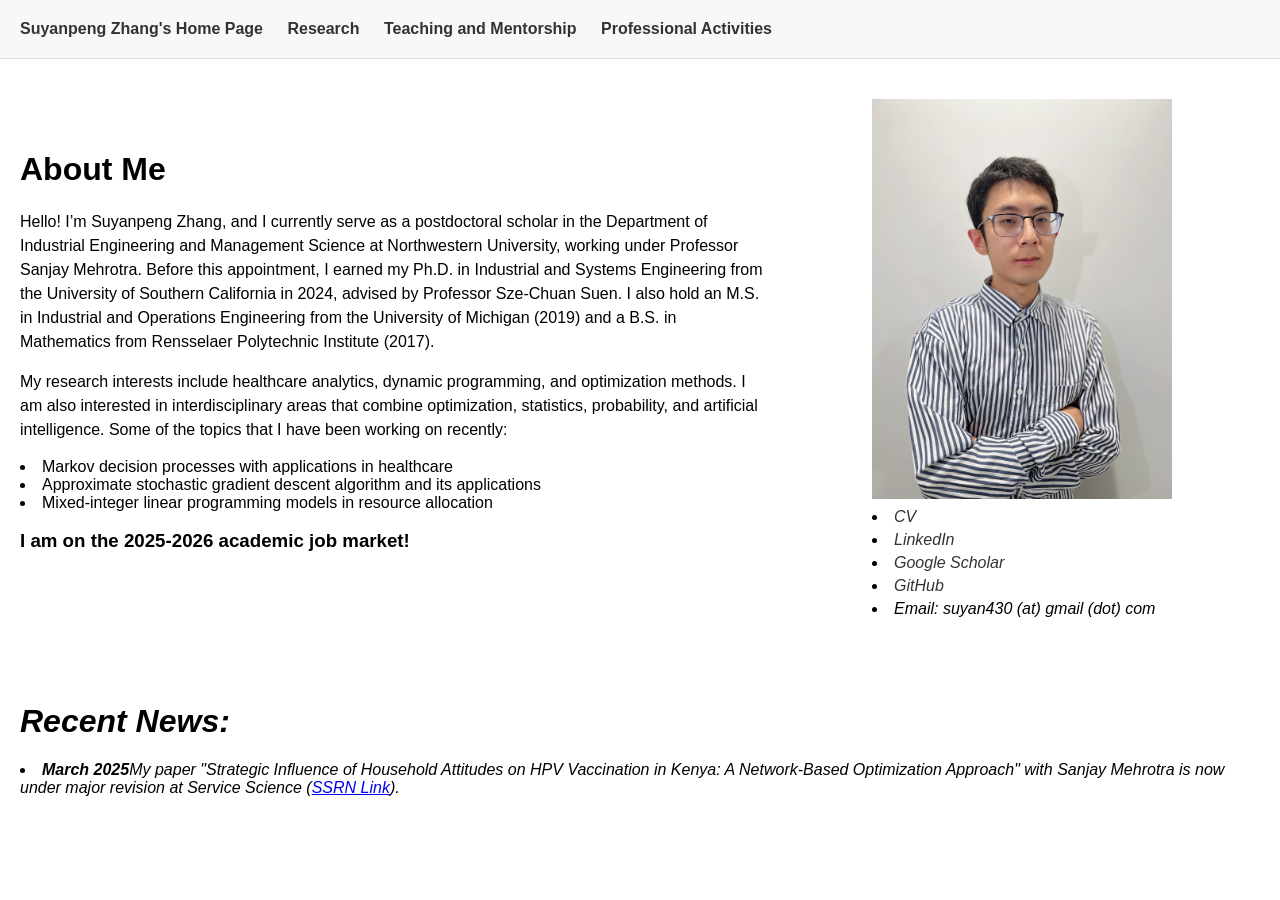
==== index.html @ 6ac1305f "Update index.html" ====
<!DOCTYPE html>
<html lang="en">
<head>
  <meta charset="UTF-8" />
  <title>Suyanpeng Zhang's Home Page</title>
  <style>
    /* Basic reset and styling */
    body {
      margin: 0;
      font-family: Arial, sans-serif;
    }
    header {
      background-color: #f8f8f8;
      border-bottom: 1px solid #ddd;
      padding: 20px;
    }
    /* Navigation menu */
    nav ul {
      list-style-type: none;
      margin: 0;
      padding: 0;
    }
    nav li {
      display: inline-block;
      margin-right: 20px;
    }
    nav a {
      text-decoration: none;
      color: #333;
      font-weight: bold;
    }
    nav a:hover {
      text-decoration: underline;
    }
    /* Layout for main content */
    .hero {
      display: flex;           /* place items side by side */
      align-items: center;     /* vertically center them */
      justify-content: space-between; /* space between text & pic */
      padding: 40px 20px;
    }
    .intro {
      max-width: 60%;          /* limit text width */
      margin-right: 20px;
    }
    .recent {
      max-width: 100%;          /* limit text width */
    }
    h1 {
      margin-top: 0;
      font-size: 2em;
    }
    p {
      line-height: 1.5;
    }
    /* Image styling */
    .profile-pic {
      max-width: 200px;
      border-radius: 50%;      /* makes picture round */
    }
    .social-links ul {
      list-style: none;         /* remove bullets */
      padding: 0;               /* remove default padding */
      margin: 0;
    }
    .social-links li {
      /*list-style: none;  */
      margin: 5px 0;            /* spacing between items */
    }
    .social-links a {
      text-decoration: none;
      color: #333;
      font-weight: 500;
    }
  </style>
</head>
<body>

  <!-- Header & Navigation -->
  <header>
    <nav>
      <ul>
        <li><a href="index.html">Suyanpeng Zhang's Home Page</a></li>
        <li><a href="research.html">Research</a></li>
        <li><a href="teaching.html">Teaching and Mentorship</a></li>
        <li><a href="profession.html">Professional Activities</a></li>
        <!-- You can add more links if needed -->
      </ul>
    </nav>
  </header>

  <!-- Main Content (Hero Section) -->
  <div class="hero">
    <div class="intro">
      <h1>About Me</h1>
      <p>
        Hello! I’m Suyanpeng Zhang, and I currently serve as a postdoctoral scholar in the Department of Industrial Engineering and Management Science at Northwestern University, working under Professor Sanjay Mehrotra. Before this appointment, I earned my Ph.D. in Industrial and Systems Engineering from the University of Southern California in 2024, advised by Professor Sze-Chuan Suen. I also hold an M.S. in Industrial and Operations Engineering from the University of Michigan (2019) and a B.S. in Mathematics from Rensselaer Polytechnic Institute (2017).        
      </p>
      <p>
        My research interests include healthcare analytics, dynamic programming, and optimization methods. I am also interested in interdisciplinary areas that combine optimization, statistics, probability, and artificial intelligence. 
        Some of the topics that I have been working on recently:
        <li>
          Markov decision processes with applications in healthcare
        </li>
        <li>
          Approximate stochastic gradient descent algorithm and its applications
        </li>
        <li>
          Mixed-integer linear programming models in resource allocation
        </li>
      </p>
      <h3>I am on the 2025-2026 academic job market!</h3>
    </div>
    <div>
      <!-- Replace 'path/to/your-photo.jpg' with either a local image or a URL -->
      <img src="suyan.jpg" alt="Profile Photo" style="width: 300px; height: auto;">
      <!-- Links to CV, LinkedIn, Google Scholar, GitHub -->
      <div class="social-links">
        <li>
        <!-- CV Link (Assuming you uploaded 'YourName_CV.pdf' at the root) -->
        <i class="fa fa-check"><a href="CV_Suyanpeng.pdf" target="_blank">
          <i class="fas fa-file"></i> CV
        </a>
          </li>
        <li>
        <!-- LinkedIn -->
        <i class="fa fa-check"><a href="https://www.linkedin.com/in/suyanpengzhang/" target="_blank">
          <i class="fab fa-linkedin"></i> LinkedIn
        </a>
        </li>
        <li>
        <!-- Google Scholar -->
        <i class="fa fa-check"><a href="https://scholar.google.com/citations?user=c8Jx3mAAAAAJ&hl=en&oi=ao" target="_blank">
          <i class="fas fa-graduation-cap"></i> Google Scholar
        </a>
        </li>
        <li>
        <!-- GitHub -->
        <i class="fa fa-check"><a href="https://github.com/suyanpengzhang" target="_blank">
          <i class="fab fa-github"></i> GitHub
        </a>
        </li>
        <li>
          Email: suyan430 (at) gmail (dot) com
        </li>
        </div>
    </div>
  </div>
  <div class="hero">
  <div class="recent">
      <h1>Recent News:</h1>
      <li>
          <strong>March 2025</strong>My paper "Strategic Influence of Household Attitudes on HPV Vaccination in Kenya: A Network-Based Optimization Approach" with Sanjay Mehrotra is now under major revision at Service Science (<a href="https://papers.ssrn.com/sol3/papers.cfm?abstract_id=5075293" target="_blank">SSRN Link</a>).
        </li>
    </div>
  </div>
</body>
</html>
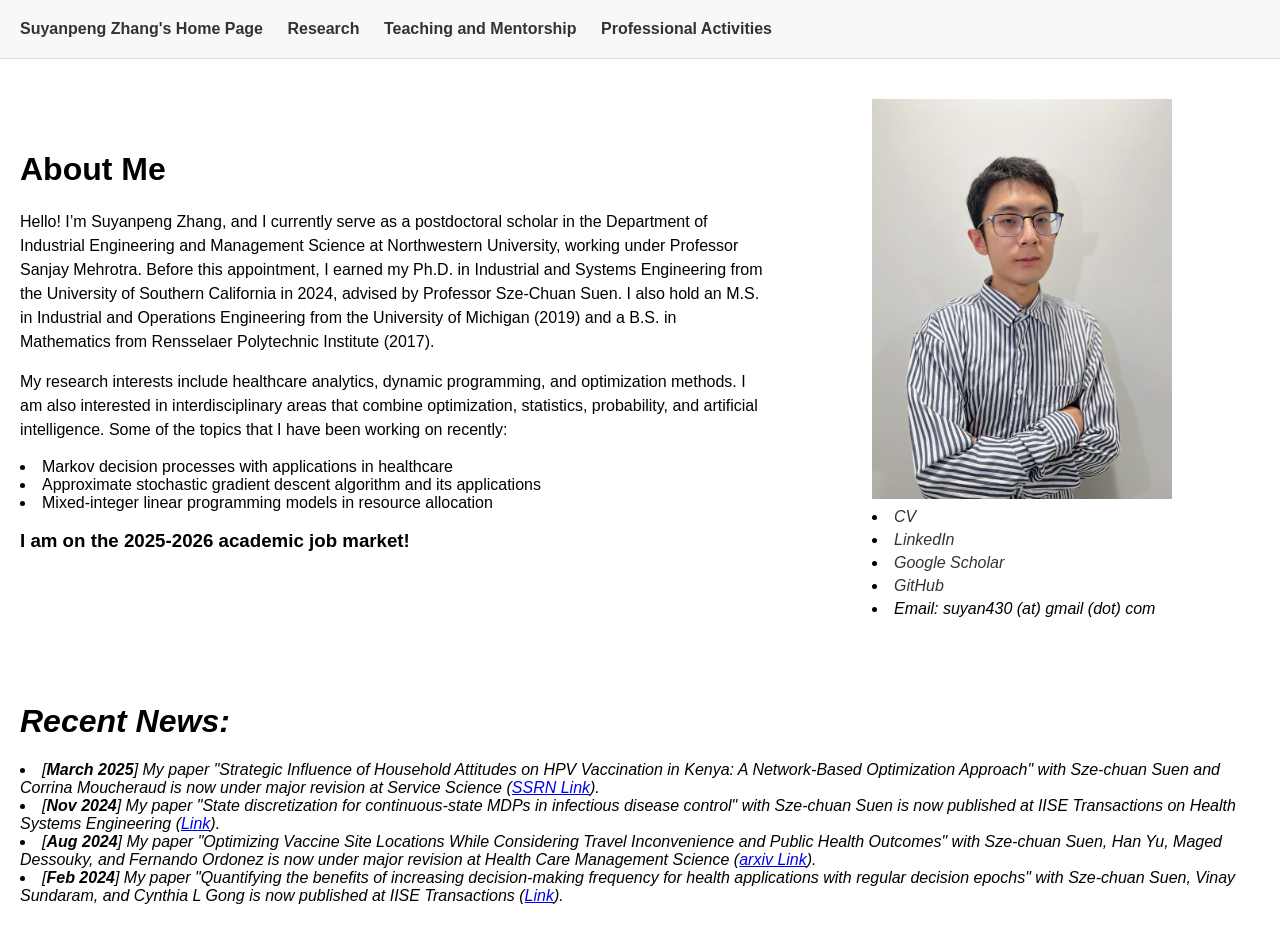
==== commit 54c6e267: "Update index.html" ====
--- a/index.html
+++ b/index.html
@@ -150,7 +150,16 @@
   <div class="recent">
       <h1>Recent News:</h1>
       <li>
-          <strong>March 2025</strong>My paper "Strategic Influence of Household Attitudes on HPV Vaccination in Kenya: A Network-Based Optimization Approach" with Sanjay Mehrotra is now under major revision at Service Science (<a href="https://papers.ssrn.com/sol3/papers.cfm?abstract_id=5075293" target="_blank">SSRN Link</a>).
+          [<strong>March 2025</strong>] My paper "Strategic Influence of Household Attitudes on HPV Vaccination in Kenya: A Network-Based Optimization Approach" with Sze-chuan Suen and Corrina Moucheraud is now under major revision at Service Science (<a href="https://papers.ssrn.com/sol3/papers.cfm?abstract_id=5075293" target="_blank">SSRN Link</a>).
+        </li>
+     <li>
+          [<strong>Nov 2024</strong>] My paper "State discretization for continuous-state MDPs in infectious disease control" with Sze-chuan Suen is now published at IISE Transactions on Health Systems Engineering (<a href="https://www.tandfonline.com/doi/abs/10.1080/24725579.2024.2428953" target="_blank">Link</a>).
+        </li>
+     <li>
+          [<strong>Aug 2024</strong>] My paper "Optimizing Vaccine Site Locations While Considering Travel Inconvenience and Public Health Outcomes" with Sze-chuan Suen, Han Yu, Maged Dessouky, and Fernando Ordonez is now under major revision at Health Care Management Science (<a href="https://arxiv.org/abs/2403.17923" target="_blank">arxiv Link</a>).
+        </li>
+    <li>
+          [<strong>Feb 2024</strong>] My paper "Quantifying the benefits of increasing decision-making frequency for health applications with regular decision epochs" with Sze-chuan Suen, Vinay Sundaram, and Cynthia L Gong is now published at IISE Transactions (<a href="https://www.tandfonline.com/doi/abs/10.1080/24725854.2024.2321492" target="_blank">Link</a>).
         </li>
     </div>
   </div>
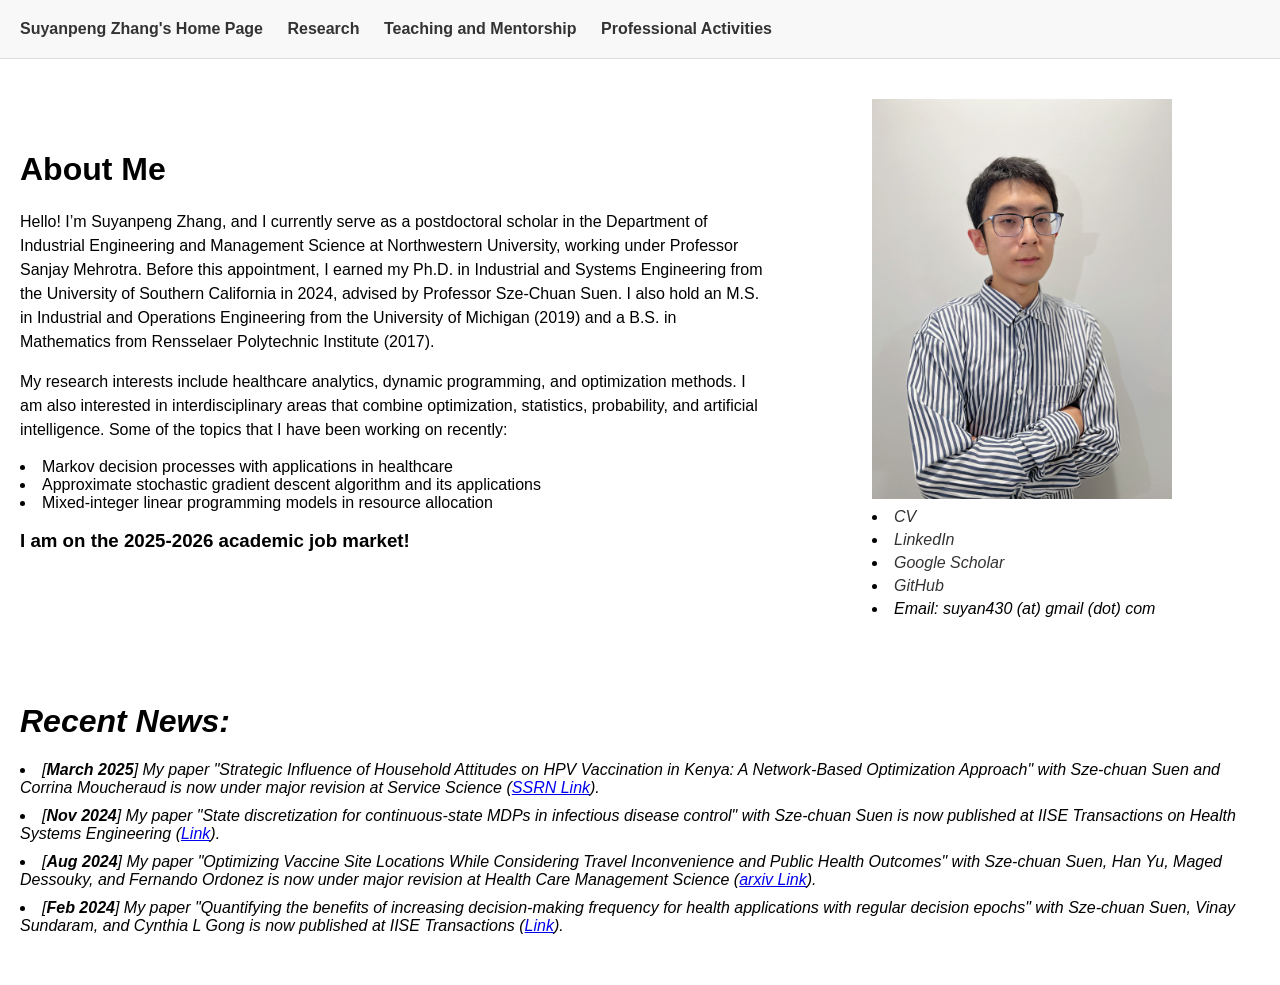
==== commit 86e9f0f0: "Update index.html" ====
--- a/index.html
+++ b/index.html
@@ -72,6 +72,9 @@
       color: #333;
       font-weight: 500;
     }
+    .recent li {
+  margin-bottom: 10px; /* or however much space you'd like */
+}
   </style>
 </head>
 <body>
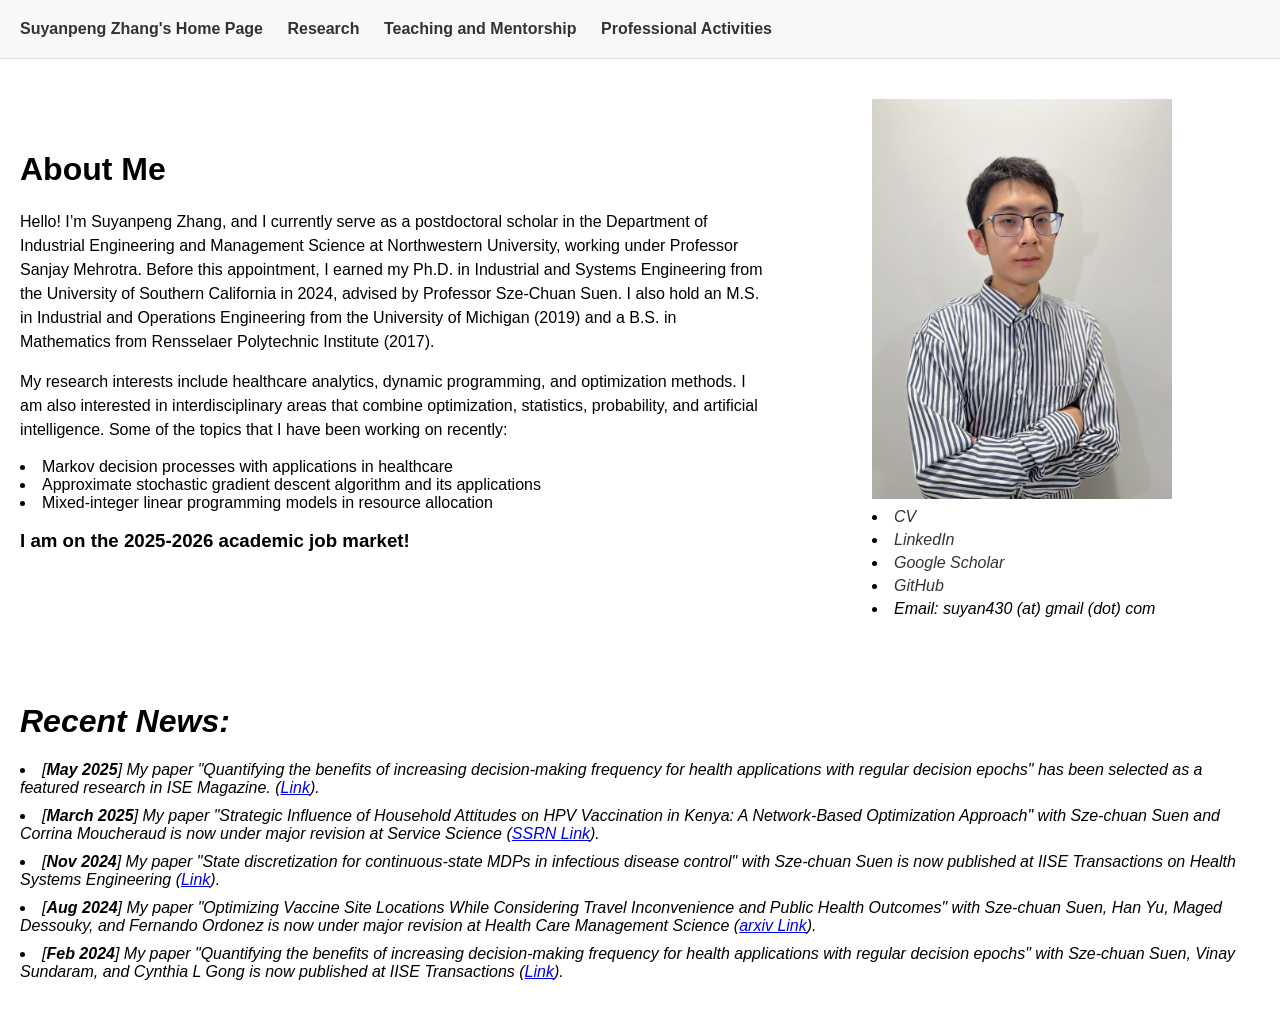
==== commit 28a366a6: "Update index.html" ====
--- a/index.html
+++ b/index.html
@@ -152,6 +152,9 @@
   <div class="hero">
   <div class="recent">
       <h1>Recent News:</h1>
+    <li>
+          [<strong>May 2025</strong>] My paper "Quantifying the benefits of increasing decision-making frequency for health applications with regular decision epochs" has been selected as a featured research in ISE Magazine. (<a href="featuredISE.pdf" target="_blank">Link</a>).
+        </li>
       <li>
           [<strong>March 2025</strong>] My paper "Strategic Influence of Household Attitudes on HPV Vaccination in Kenya: A Network-Based Optimization Approach" with Sze-chuan Suen and Corrina Moucheraud is now under major revision at Service Science (<a href="https://papers.ssrn.com/sol3/papers.cfm?abstract_id=5075293" target="_blank">SSRN Link</a>).
         </li>
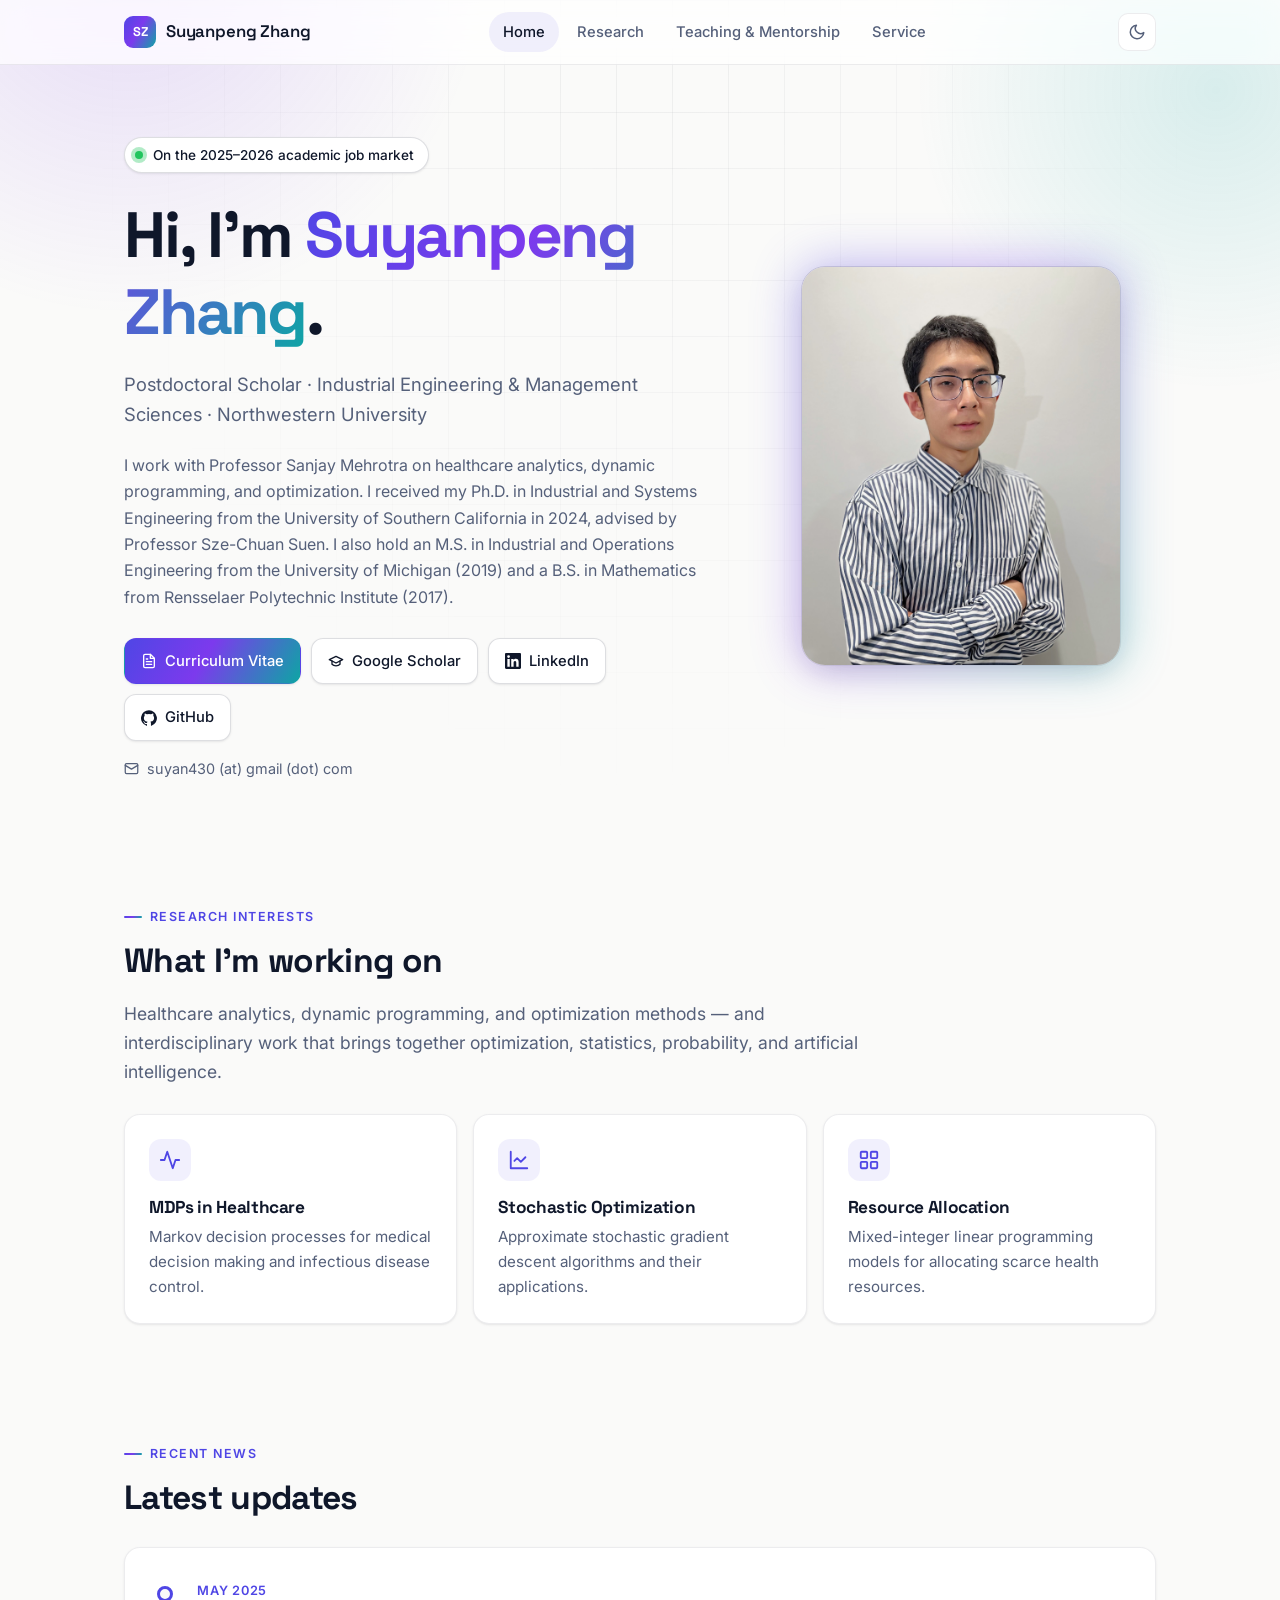
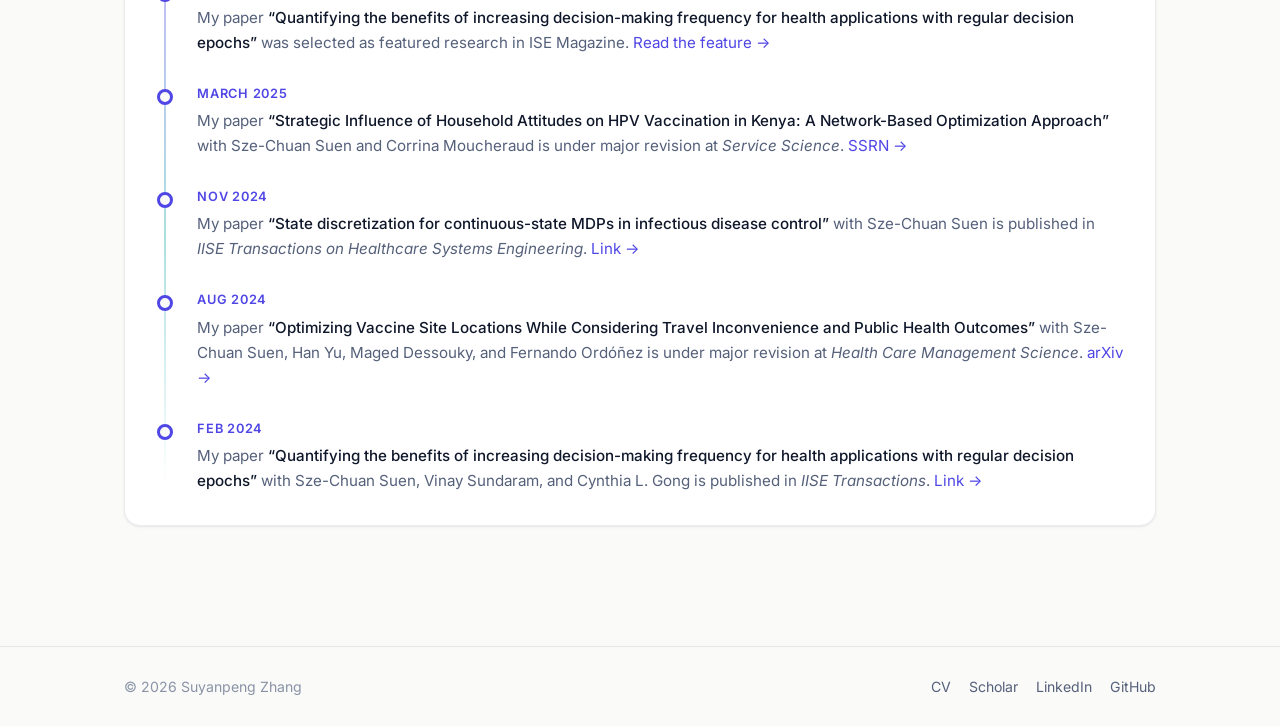
==== commit 52ad03cb: "Redesign site with a modern look - Shared stylesheet (style.css) and script (main.js) for all pages " ====
--- a/index.html
+++ b/index.html
@@ -2,172 +2,163 @@
 <html lang="en">
 <head>
   <meta charset="UTF-8" />
-  <title>Suyanpeng Zhang's Home Page</title>
-  <style>
-    /* Basic reset and styling */
-    body {
-      margin: 0;
-      font-family: Arial, sans-serif;
-    }
-    header {
-      background-color: #f8f8f8;
-      border-bottom: 1px solid #ddd;
-      padding: 20px;
-    }
-    /* Navigation menu */
-    nav ul {
-      list-style-type: none;
-      margin: 0;
-      padding: 0;
-    }
-    nav li {
-      display: inline-block;
-      margin-right: 20px;
-    }
-    nav a {
-      text-decoration: none;
-      color: #333;
-      font-weight: bold;
-    }
-    nav a:hover {
-      text-decoration: underline;
-    }
-    /* Layout for main content */
-    .hero {
-      display: flex;           /* place items side by side */
-      align-items: center;     /* vertically center them */
-      justify-content: space-between; /* space between text & pic */
-      padding: 40px 20px;
-    }
-    .intro {
-      max-width: 60%;          /* limit text width */
-      margin-right: 20px;
-    }
-    .recent {
-      max-width: 100%;          /* limit text width */
-    }
-    h1 {
-      margin-top: 0;
-      font-size: 2em;
-    }
-    p {
-      line-height: 1.5;
-    }
-    /* Image styling */
-    .profile-pic {
-      max-width: 200px;
-      border-radius: 50%;      /* makes picture round */
-    }
-    .social-links ul {
-      list-style: none;         /* remove bullets */
-      padding: 0;               /* remove default padding */
-      margin: 0;
-    }
-    .social-links li {
-      /*list-style: none;  */
-      margin: 5px 0;            /* spacing between items */
-    }
-    .social-links a {
-      text-decoration: none;
-      color: #333;
-      font-weight: 500;
-    }
-    .recent li {
-  margin-bottom: 10px; /* or however much space you'd like */
-}
-  </style>
+  <meta name="viewport" content="width=device-width, initial-scale=1" />
+  <title>Suyanpeng Zhang</title>
+  <meta name="description" content="Suyanpeng Zhang — Postdoctoral scholar at Northwestern University working on healthcare analytics, dynamic programming, and optimization." />
+  <script>(function(){var t;try{t=localStorage.getItem("theme")}catch(e){}if(!t)t=window.matchMedia("(prefers-color-scheme: dark)").matches?"dark":"light";document.documentElement.setAttribute("data-theme",t)})();</script>
+  <link rel="preconnect" href="https://fonts.googleapis.com" />
+  <link rel="preconnect" href="https://fonts.gstatic.com" crossorigin />
+  <link href="https://fonts.googleapis.com/css2?family=Inter:wght@400;500;600;700&family=Space+Grotesk:wght@500;600;700&display=swap" rel="stylesheet" />
+  <link rel="stylesheet" href="style.css" />
 </head>
 <body>
 
-  <!-- Header & Navigation -->
-  <header>
-    <nav>
-      <ul>
-        <li><a href="index.html">Suyanpeng Zhang's Home Page</a></li>
+  <header class="site-header">
+    <nav class="container nav" aria-label="Main">
+      <a class="brand" href="index.html"><span class="brand-mark">SZ</span>Suyanpeng Zhang</a>
+      <ul class="nav-links">
+        <li><a href="index.html">Home</a></li>
         <li><a href="research.html">Research</a></li>
-        <li><a href="teaching.html">Teaching and Mentorship</a></li>
-        <li><a href="profession.html">Professional Activities</a></li>
-        <!-- You can add more links if needed -->
+        <li><a href="teaching.html">Teaching &amp; Mentorship</a></li>
+        <li><a href="profession.html">Service</a></li>
       </ul>
+      <div class="nav-actions">
+        <button class="icon-btn theme-toggle" type="button" aria-label="Toggle dark mode">
+          <svg class="icon-moon" viewBox="0 0 24 24" fill="none" stroke="currentColor" stroke-width="2" stroke-linecap="round" stroke-linejoin="round"><path d="M21 12.79A9 9 0 1 1 11.21 3 7 7 0 0 0 21 12.79z"/></svg>
+          <svg class="icon-sun" viewBox="0 0 24 24" fill="none" stroke="currentColor" stroke-width="2" stroke-linecap="round" stroke-linejoin="round"><circle cx="12" cy="12" r="4"/><path d="M12 2v2M12 20v2M4.93 4.93l1.41 1.41M17.66 17.66l1.41 1.41M2 12h2M20 12h2M6.34 17.66l-1.41 1.41M19.07 4.93l-1.41 1.41"/></svg>
+        </button>
+        <button class="icon-btn menu-toggle" type="button" aria-label="Open menu" aria-expanded="false">
+          <svg viewBox="0 0 24 24" fill="none" stroke="currentColor" stroke-width="2" stroke-linecap="round"><path d="M4 7h16M4 12h16M4 17h16"/></svg>
+        </button>
+      </div>
     </nav>
   </header>
 
-  <!-- Main Content (Hero Section) -->
-  <div class="hero">
-    <div class="intro">
-      <h1>About Me</h1>
-      <p>
-        Hello! I’m Suyanpeng Zhang, and I currently serve as a postdoctoral scholar in the Department of Industrial Engineering and Management Science at Northwestern University, working under Professor Sanjay Mehrotra. Before this appointment, I earned my Ph.D. in Industrial and Systems Engineering from the University of Southern California in 2024, advised by Professor Sze-Chuan Suen. I also hold an M.S. in Industrial and Operations Engineering from the University of Michigan (2019) and a B.S. in Mathematics from Rensselaer Polytechnic Institute (2017).        
-      </p>
-      <p>
-        My research interests include healthcare analytics, dynamic programming, and optimization methods. I am also interested in interdisciplinary areas that combine optimization, statistics, probability, and artificial intelligence. 
-        Some of the topics that I have been working on recently:
-        <li>
-          Markov decision processes with applications in healthcare
-        </li>
-        <li>
-          Approximate stochastic gradient descent algorithm and its applications
-        </li>
-        <li>
-          Mixed-integer linear programming models in resource allocation
-        </li>
-      </p>
-      <h3>I am on the 2025-2026 academic job market!</h3>
+  <main>
+    <!-- Hero -->
+    <section class="container hero">
+      <div class="reveal">
+        <span class="status-pill"><span class="status-dot"></span>On the 2025–2026 academic job market</span>
+        <h1>Hi, I'm <span class="gradient-text">Suyanpeng Zhang</span>.</h1>
+        <p class="role">
+          Postdoctoral Scholar · Industrial Engineering &amp; Management Sciences · Northwestern University
+        </p>
+        <p>
+          I work with Professor Sanjay Mehrotra on healthcare analytics, dynamic programming, and optimization.
+          I received my Ph.D. in Industrial and Systems Engineering from the University of Southern California in 2024,
+          advised by Professor Sze-Chuan Suen. I also hold an M.S. in Industrial and Operations Engineering from the
+          University of Michigan (2019) and a B.S. in Mathematics from Rensselaer Polytechnic Institute (2017).
+        </p>
+
+        <div class="links">
+          <a class="btn btn-primary" href="CV_Suyanpeng.pdf" target="_blank" rel="noopener">
+            <svg viewBox="0 0 24 24" fill="none" stroke="currentColor" stroke-width="2" stroke-linecap="round" stroke-linejoin="round"><path d="M14 2H6a2 2 0 0 0-2 2v16a2 2 0 0 0 2 2h12a2 2 0 0 0 2-2V8z"/><path d="M14 2v6h6M16 13H8M16 17H8M10 9H8"/></svg>
+            Curriculum Vitae
+          </a>
+          <a class="btn" href="https://scholar.google.com/citations?user=c8Jx3mAAAAAJ&amp;hl=en&amp;oi=ao" target="_blank" rel="noopener">
+            <svg viewBox="0 0 24 24" fill="none" stroke="currentColor" stroke-width="2" stroke-linecap="round" stroke-linejoin="round"><path d="M22 10 12 5 2 10l10 5 10-5z"/><path d="M6 12v5c3 3 9 3 12 0v-5"/></svg>
+            Google Scholar
+          </a>
+          <a class="btn" href="https://www.linkedin.com/in/suyanpengzhang/" target="_blank" rel="noopener">
+            <svg viewBox="0 0 24 24" fill="currentColor"><path d="M20.45 20.45h-3.56v-5.57c0-1.33-.03-3.04-1.85-3.04-1.85 0-2.14 1.45-2.14 2.94v5.67H9.34V9h3.41v1.56h.05c.48-.9 1.64-1.85 3.37-1.85 3.6 0 4.27 2.37 4.27 5.46v6.28zM5.34 7.43a2.06 2.06 0 1 1 0-4.13 2.06 2.06 0 0 1 0 4.13zM7.12 20.45H3.56V9h3.56v11.45zM22.22 0H1.77C.79 0 0 .77 0 1.73v20.54C0 23.23.79 24 1.77 24h20.45c.98 0 1.78-.77 1.78-1.73V1.73C24 .77 23.2 0 22.22 0z"/></svg>
+            LinkedIn
+          </a>
+          <a class="btn" href="https://github.com/suyanpengzhang" target="_blank" rel="noopener">
+            <svg viewBox="0 0 24 24" fill="currentColor"><path d="M12 .3a12 12 0 0 0-3.8 23.38c.6.12.83-.26.83-.57L9 21.07c-3.34.72-4.04-1.61-4.04-1.61-.55-1.39-1.34-1.76-1.34-1.76-1.08-.74.09-.73.09-.73 1.2.09 1.83 1.24 1.83 1.24 1.07 1.83 2.81 1.3 3.5 1 .1-.78.42-1.31.76-1.61-2.67-.3-5.47-1.33-5.47-5.93 0-1.31.47-2.38 1.24-3.22-.14-.3-.54-1.52.1-3.18 0 0 1-.32 3.3 1.23a11.5 11.5 0 0 1 6 0c2.28-1.55 3.29-1.23 3.29-1.23.64 1.66.24 2.88.12 3.18a4.65 4.65 0 0 1 1.23 3.22c0 4.61-2.8 5.63-5.48 5.92.42.36.81 1.1.81 2.22l-.01 3.29c0 .32.21.69.82.57A12 12 0 0 0 12 .3"/></svg>
+            GitHub
+          </a>
+        </div>
+        <p class="email">
+          <svg viewBox="0 0 24 24" fill="none" stroke="currentColor" stroke-width="2" stroke-linecap="round" stroke-linejoin="round"><rect x="2" y="4" width="20" height="16" rx="2"/><path d="m22 7-10 6L2 7"/></svg>
+          suyan430 (at) gmail (dot) com
+        </p>
+      </div>
+
+      <div class="photo-wrap reveal">
+        <img class="photo" src="suyan.jpg" alt="Portrait of Suyanpeng Zhang" />
+      </div>
+    </section>
+
+    <!-- Research interests -->
+    <section class="container section">
+      <div class="reveal">
+        <span class="eyebrow">Research Interests</span>
+        <h2 class="section-title">What I'm working on</h2>
+        <p class="lead">
+          Healthcare analytics, dynamic programming, and optimization methods — and interdisciplinary work that
+          brings together optimization, statistics, probability, and artificial intelligence.
+        </p>
+      </div>
+      <div class="grid grid-3" style="margin-top: 28px;">
+        <article class="card reveal">
+          <div class="card-icon">
+            <svg viewBox="0 0 24 24" fill="none" stroke="currentColor" stroke-width="2" stroke-linecap="round" stroke-linejoin="round"><path d="M22 12h-4l-3 9L9 3l-3 9H2"/></svg>
+          </div>
+          <h3>MDPs in Healthcare</h3>
+          <p>Markov decision processes for medical decision making and infectious disease control.</p>
+        </article>
+        <article class="card reveal">
+          <div class="card-icon">
+            <svg viewBox="0 0 24 24" fill="none" stroke="currentColor" stroke-width="2" stroke-linecap="round" stroke-linejoin="round"><path d="M3 3v18h18"/><path d="m19 9-5 5-4-4-3 3"/></svg>
+          </div>
+          <h3>Stochastic Optimization</h3>
+          <p>Approximate stochastic gradient descent algorithms and their applications.</p>
+        </article>
+        <article class="card reveal">
+          <div class="card-icon">
+            <svg viewBox="0 0 24 24" fill="none" stroke="currentColor" stroke-width="2" stroke-linecap="round" stroke-linejoin="round"><rect x="3" y="3" width="7" height="7" rx="1"/><rect x="14" y="3" width="7" height="7" rx="1"/><rect x="14" y="14" width="7" height="7" rx="1"/><rect x="3" y="14" width="7" height="7" rx="1"/></svg>
+          </div>
+          <h3>Resource Allocation</h3>
+          <p>Mixed-integer linear programming models for allocating scarce health resources.</p>
+        </article>
+      </div>
+    </section>
+
+    <!-- News -->
+    <section class="container section">
+      <div class="reveal">
+        <span class="eyebrow">Recent News</span>
+        <h2 class="section-title">Latest updates</h2>
+      </div>
+      <div class="card reveal" style="margin-top: 28px; padding: 32px;">
+        <ol class="timeline">
+          <li>
+            <time datetime="2025-05">May 2025</time>
+            <p>My paper <em>“Quantifying the benefits of increasing decision-making frequency for health applications with regular decision epochs”</em> was selected as featured research in ISE Magazine. <a href="featuredISE.pdf" target="_blank" rel="noopener">Read the feature →</a></p>
+          </li>
+          <li>
+            <time datetime="2025-03">March 2025</time>
+            <p>My paper <em>“Strategic Influence of Household Attitudes on HPV Vaccination in Kenya: A Network-Based Optimization Approach”</em> with Sze-Chuan Suen and Corrina Moucheraud is under major revision at <i>Service Science</i>. <a href="https://papers.ssrn.com/sol3/papers.cfm?abstract_id=5075293" target="_blank" rel="noopener">SSRN →</a></p>
+          </li>
+          <li>
+            <time datetime="2024-11">Nov 2024</time>
+            <p>My paper <em>“State discretization for continuous-state MDPs in infectious disease control”</em> with Sze-Chuan Suen is published in <i>IISE Transactions on Healthcare Systems Engineering</i>. <a href="https://www.tandfonline.com/doi/abs/10.1080/24725579.2024.2428953" target="_blank" rel="noopener">Link →</a></p>
+          </li>
+          <li>
+            <time datetime="2024-08">Aug 2024</time>
+            <p>My paper <em>“Optimizing Vaccine Site Locations While Considering Travel Inconvenience and Public Health Outcomes”</em> with Sze-Chuan Suen, Han Yu, Maged Dessouky, and Fernando Ordóñez is under major revision at <i>Health Care Management Science</i>. <a href="https://arxiv.org/abs/2403.17923" target="_blank" rel="noopener">arXiv →</a></p>
+          </li>
+          <li>
+            <time datetime="2024-02">Feb 2024</time>
+            <p>My paper <em>“Quantifying the benefits of increasing decision-making frequency for health applications with regular decision epochs”</em> with Sze-Chuan Suen, Vinay Sundaram, and Cynthia L. Gong is published in <i>IISE Transactions</i>. <a href="https://www.tandfonline.com/doi/abs/10.1080/24725854.2024.2321492" target="_blank" rel="noopener">Link →</a></p>
+          </li>
+        </ol>
+      </div>
+    </section>
+  </main>
+
+  <footer class="site-footer">
+    <div class="container">
+      <span>© <span id="year">2025</span> Suyanpeng Zhang</span>
+      <div class="footer-links">
+        <a href="CV_Suyanpeng.pdf" target="_blank" rel="noopener">CV</a>
+        <a href="https://scholar.google.com/citations?user=c8Jx3mAAAAAJ&amp;hl=en&amp;oi=ao" target="_blank" rel="noopener">Scholar</a>
+        <a href="https://www.linkedin.com/in/suyanpengzhang/" target="_blank" rel="noopener">LinkedIn</a>
+        <a href="https://github.com/suyanpengzhang" target="_blank" rel="noopener">GitHub</a>
+      </div>
     </div>
-    <div>
-      <!-- Replace 'path/to/your-photo.jpg' with either a local image or a URL -->
-      <img src="suyan.jpg" alt="Profile Photo" style="width: 300px; height: auto;">
-      <!-- Links to CV, LinkedIn, Google Scholar, GitHub -->
-      <div class="social-links">
-        <li>
-        <!-- CV Link (Assuming you uploaded 'YourName_CV.pdf' at the root) -->
-        <i class="fa fa-check"><a href="CV_Suyanpeng.pdf" target="_blank">
-          <i class="fas fa-file"></i> CV
-        </a>
-          </li>
-        <li>
-        <!-- LinkedIn -->
-        <i class="fa fa-check"><a href="https://www.linkedin.com/in/suyanpengzhang/" target="_blank">
-          <i class="fab fa-linkedin"></i> LinkedIn
-        </a>
-        </li>
-        <li>
-        <!-- Google Scholar -->
-        <i class="fa fa-check"><a href="https://scholar.google.com/citations?user=c8Jx3mAAAAAJ&hl=en&oi=ao" target="_blank">
-          <i class="fas fa-graduation-cap"></i> Google Scholar
-        </a>
-        </li>
-        <li>
-        <!-- GitHub -->
-        <i class="fa fa-check"><a href="https://github.com/suyanpengzhang" target="_blank">
-          <i class="fab fa-github"></i> GitHub
-        </a>
-        </li>
-        <li>
-          Email: suyan430 (at) gmail (dot) com
-        </li>
-        </div>
-    </div>
-  </div>
-  <div class="hero">
-  <div class="recent">
-      <h1>Recent News:</h1>
-    <li>
-          [<strong>May 2025</strong>] My paper "Quantifying the benefits of increasing decision-making frequency for health applications with regular decision epochs" has been selected as a featured research in ISE Magazine. (<a href="featuredISE.pdf" target="_blank">Link</a>).
-        </li>
-      <li>
-          [<strong>March 2025</strong>] My paper "Strategic Influence of Household Attitudes on HPV Vaccination in Kenya: A Network-Based Optimization Approach" with Sze-chuan Suen and Corrina Moucheraud is now under major revision at Service Science (<a href="https://papers.ssrn.com/sol3/papers.cfm?abstract_id=5075293" target="_blank">SSRN Link</a>).
-        </li>
-     <li>
-          [<strong>Nov 2024</strong>] My paper "State discretization for continuous-state MDPs in infectious disease control" with Sze-chuan Suen is now published at IISE Transactions on Health Systems Engineering (<a href="https://www.tandfonline.com/doi/abs/10.1080/24725579.2024.2428953" target="_blank">Link</a>).
-        </li>
-     <li>
-          [<strong>Aug 2024</strong>] My paper "Optimizing Vaccine Site Locations While Considering Travel Inconvenience and Public Health Outcomes" with Sze-chuan Suen, Han Yu, Maged Dessouky, and Fernando Ordonez is now under major revision at Health Care Management Science (<a href="https://arxiv.org/abs/2403.17923" target="_blank">arxiv Link</a>).
-        </li>
-    <li>
-          [<strong>Feb 2024</strong>] My paper "Quantifying the benefits of increasing decision-making frequency for health applications with regular decision epochs" with Sze-chuan Suen, Vinay Sundaram, and Cynthia L Gong is now published at IISE Transactions (<a href="https://www.tandfonline.com/doi/abs/10.1080/24725854.2024.2321492" target="_blank">Link</a>).
-        </li>
-    </div>
-  </div>
+  </footer>
+
+  <script src="main.js"></script>
 </body>
 </html>
--- a/style.css
+++ b/style.css
@@ -0,0 +1,655 @@
+/* ==========================================================================
+   Suyanpeng Zhang — personal site
+   Shared stylesheet for all pages
+   ========================================================================== */
+
+:root {
+  --bg: #fafaf9;
+  --bg-elev: #ffffff;
+  --surface: rgba(255, 255, 255, 0.72);
+  --text: #0f172a;
+  --text-muted: #55607a;
+  --text-faint: #8a93a6;
+  --border: rgba(15, 23, 42, 0.08);
+  --border-strong: rgba(15, 23, 42, 0.14);
+  --accent: #4f46e5;
+  --accent-2: #0ea5a4;
+  --accent-soft: rgba(79, 70, 229, 0.08);
+  --gradient: linear-gradient(120deg, #4f46e5 0%, #7c3aed 45%, #0ea5a4 100%);
+  --shadow-sm: 0 1px 2px rgba(15, 23, 42, 0.04), 0 1px 3px rgba(15, 23, 42, 0.06);
+  --shadow-lg: 0 10px 30px -10px rgba(15, 23, 42, 0.18);
+  --blob-1: rgba(124, 58, 237, 0.16);
+  --blob-2: rgba(14, 165, 164, 0.14);
+  --radius: 16px;
+  --maxw: 1080px;
+  --font-sans: "Inter", system-ui, -apple-system, "Segoe UI", Roboto, sans-serif;
+  --font-display: "Space Grotesk", "Inter", system-ui, sans-serif;
+  color-scheme: light;
+}
+
+:root[data-theme="dark"] {
+  --bg: #0a0b10;
+  --bg-elev: #12141c;
+  --surface: rgba(18, 20, 28, 0.72);
+  --text: #e8eaf2;
+  --text-muted: #a2a9bd;
+  --text-faint: #6c7489;
+  --border: rgba(255, 255, 255, 0.08);
+  --border-strong: rgba(255, 255, 255, 0.16);
+  --accent: #8b85ff;
+  --accent-2: #2dd4bf;
+  --accent-soft: rgba(139, 133, 255, 0.12);
+  --gradient: linear-gradient(120deg, #8b85ff 0%, #c084fc 45%, #2dd4bf 100%);
+  --shadow-sm: 0 1px 2px rgba(0, 0, 0, 0.4);
+  --shadow-lg: 0 14px 40px -12px rgba(0, 0, 0, 0.7);
+  --blob-1: rgba(139, 133, 255, 0.14);
+  --blob-2: rgba(45, 212, 191, 0.10);
+  color-scheme: dark;
+}
+
+*,
+*::before,
+*::after { box-sizing: border-box; }
+
+html { scroll-behavior: smooth; }
+
+body {
+  margin: 0;
+  font-family: var(--font-sans);
+  font-size: 16px;
+  line-height: 1.65;
+  color: var(--text);
+  background: var(--bg);
+  -webkit-font-smoothing: antialiased;
+  min-height: 100vh;
+  display: flex;
+  flex-direction: column;
+  transition: background-color .3s ease, color .3s ease;
+}
+
+/* Ambient background */
+body::before {
+  content: "";
+  position: fixed;
+  inset: 0;
+  z-index: -1;
+  pointer-events: none;
+  background:
+    radial-gradient(600px circle at 10% -5%, var(--blob-1), transparent 60%),
+    radial-gradient(500px circle at 95% 10%, var(--blob-2), transparent 60%);
+}
+body::after {
+  content: "";
+  position: fixed;
+  inset: 0;
+  z-index: -1;
+  pointer-events: none;
+  background-image:
+    linear-gradient(var(--border) 1px, transparent 1px),
+    linear-gradient(90deg, var(--border) 1px, transparent 1px);
+  background-size: 56px 56px;
+  mask-image: radial-gradient(ellipse at top, black 10%, transparent 65%);
+  -webkit-mask-image: radial-gradient(ellipse at top, black 10%, transparent 65%);
+  opacity: .6;
+}
+
+a {
+  color: var(--accent);
+  text-decoration: none;
+  transition: color .2s ease;
+}
+a:hover { color: var(--accent-2); }
+
+h1, h2, h3 {
+  font-family: var(--font-display);
+  line-height: 1.2;
+  letter-spacing: -0.02em;
+  margin: 0 0 .5em;
+}
+
+.container {
+  width: 100%;
+  max-width: var(--maxw);
+  margin: 0 auto;
+  padding: 0 24px;
+}
+
+.gradient-text {
+  background: var(--gradient);
+  -webkit-background-clip: text;
+  background-clip: text;
+  color: transparent;
+}
+
+/* ---------- Navigation ---------- */
+.site-header {
+  position: sticky;
+  top: 0;
+  z-index: 50;
+  backdrop-filter: saturate(180%) blur(14px);
+  -webkit-backdrop-filter: saturate(180%) blur(14px);
+  background: var(--surface);
+  border-bottom: 1px solid var(--border);
+}
+.nav {
+  display: flex;
+  align-items: center;
+  justify-content: space-between;
+  height: 64px;
+  gap: 16px;
+}
+.brand {
+  display: flex;
+  align-items: center;
+  gap: 10px;
+  font-family: var(--font-display);
+  font-weight: 600;
+  font-size: 1.05rem;
+  color: var(--text);
+  letter-spacing: -0.01em;
+}
+.brand:hover { color: var(--text); }
+.brand-mark {
+  display: grid;
+  place-items: center;
+  width: 32px;
+  height: 32px;
+  border-radius: 9px;
+  background: var(--gradient);
+  color: #fff;
+  font-size: .8rem;
+  font-weight: 700;
+  letter-spacing: 0;
+}
+.nav-links {
+  display: flex;
+  align-items: center;
+  gap: 4px;
+  list-style: none;
+  margin: 0;
+  padding: 0;
+}
+.nav-links a {
+  display: block;
+  padding: 8px 14px;
+  border-radius: 999px;
+  font-size: .92rem;
+  font-weight: 500;
+  color: var(--text-muted);
+  transition: background-color .2s ease, color .2s ease;
+}
+.nav-links a:hover {
+  color: var(--text);
+  background: var(--accent-soft);
+}
+.nav-links a[aria-current="page"] {
+  color: var(--text);
+  background: var(--accent-soft);
+}
+.nav-actions { display: flex; align-items: center; gap: 6px; }
+
+.icon-btn {
+  display: grid;
+  place-items: center;
+  width: 38px;
+  height: 38px;
+  border-radius: 10px;
+  border: 1px solid var(--border);
+  background: var(--bg-elev);
+  color: var(--text-muted);
+  cursor: pointer;
+  transition: color .2s, border-color .2s, transform .2s;
+}
+.icon-btn:hover { color: var(--text); border-color: var(--border-strong); }
+.icon-btn svg { width: 18px; height: 18px; }
+.theme-toggle .icon-sun { display: none; }
+:root[data-theme="dark"] .theme-toggle .icon-sun { display: block; }
+:root[data-theme="dark"] .theme-toggle .icon-moon { display: none; }
+.menu-toggle { display: none; }
+
+@media (max-width: 760px) {
+  .menu-toggle { display: grid; }
+  .nav-links {
+    position: absolute;
+    top: 64px;
+    left: 0;
+    right: 0;
+    flex-direction: column;
+    align-items: stretch;
+    padding: 12px 16px 18px;
+    background: var(--bg-elev);
+    border-bottom: 1px solid var(--border);
+    box-shadow: var(--shadow-lg);
+    display: none;
+  }
+  .nav-links.open { display: flex; }
+  .nav-links a { border-radius: 10px; padding: 12px 14px; }
+}
+
+/* ---------- Layout sections ---------- */
+main { flex: 1; }
+
+.section { padding-block: 56px; }
+.section-tight { padding-block: 32px; }
+
+.eyebrow {
+  display: inline-flex;
+  align-items: center;
+  gap: 8px;
+  font-size: .78rem;
+  font-weight: 600;
+  letter-spacing: .12em;
+  text-transform: uppercase;
+  color: var(--accent);
+  margin-bottom: 14px;
+}
+.eyebrow::before {
+  content: "";
+  width: 18px;
+  height: 2px;
+  border-radius: 2px;
+  background: var(--gradient);
+}
+
+.section-title { font-size: clamp(1.6rem, 3vw, 2.1rem); }
+.lead { font-size: 1.1rem; color: var(--text-muted); max-width: 68ch; }
+
+/* ---------- Hero ---------- */
+.hero {
+  display: grid;
+  grid-template-columns: 1.5fr 1fr;
+  gap: 56px;
+  align-items: center;
+  padding-block: 72px 48px;
+}
+.hero h1 {
+  font-size: clamp(2.4rem, 6vw, 4rem);
+  font-weight: 700;
+  letter-spacing: -0.035em;
+  margin-bottom: 18px;
+}
+.hero .role {
+  font-size: 1.15rem;
+  color: var(--text-muted);
+  margin: 0 0 22px;
+}
+.hero p { color: var(--text-muted); }
+
+.status-pill {
+  display: inline-flex;
+  align-items: center;
+  gap: 10px;
+  padding: 6px 14px 6px 10px;
+  border-radius: 999px;
+  border: 1px solid var(--border-strong);
+  background: var(--bg-elev);
+  font-size: .85rem;
+  font-weight: 500;
+  color: var(--text);
+  margin-bottom: 24px;
+  box-shadow: var(--shadow-sm);
+}
+.status-dot {
+  position: relative;
+  width: 8px;
+  height: 8px;
+  border-radius: 50%;
+  background: #22c55e;
+}
+.status-dot::after {
+  content: "";
+  position: absolute;
+  inset: -4px;
+  border-radius: 50%;
+  background: #22c55e;
+  opacity: .35;
+  animation: ping 1.8s cubic-bezier(0, 0, .2, 1) infinite;
+}
+@keyframes ping {
+  75%, 100% { transform: scale(2); opacity: 0; }
+}
+
+.photo-wrap {
+  position: relative;
+  justify-self: center;
+  width: min(320px, 100%);
+}
+.photo-wrap::before {
+  content: "";
+  position: absolute;
+  inset: -3px;
+  border-radius: 28px;
+  background: var(--gradient);
+  filter: blur(24px);
+  opacity: .35;
+  z-index: 0;
+}
+.photo {
+  position: relative;
+  z-index: 1;
+  display: block;
+  width: 100%;
+  aspect-ratio: 4 / 5;
+  object-fit: cover;
+  border-radius: 24px;
+  border: 1px solid var(--border-strong);
+  box-shadow: var(--shadow-lg);
+}
+
+.links {
+  display: flex;
+  flex-wrap: wrap;
+  gap: 10px;
+  margin-top: 28px;
+}
+.btn {
+  display: inline-flex;
+  align-items: center;
+  gap: 8px;
+  padding: 10px 16px;
+  border-radius: 12px;
+  font-size: .92rem;
+  font-weight: 500;
+  border: 1px solid var(--border-strong);
+  background: var(--bg-elev);
+  color: var(--text);
+  box-shadow: var(--shadow-sm);
+  transition: transform .2s ease, border-color .2s ease, box-shadow .2s ease;
+}
+.btn:hover {
+  color: var(--text);
+  transform: translateY(-2px);
+  border-color: var(--accent);
+  box-shadow: var(--shadow-lg);
+}
+.btn svg { width: 16px; height: 16px; flex-shrink: 0; }
+.btn-primary {
+  border-color: transparent;
+  background: var(--gradient);
+  color: #fff;
+}
+.btn-primary:hover { color: #fff; border-color: transparent; }
+
+.email {
+  margin-top: 16px;
+  font-size: .9rem;
+  color: var(--text-faint);
+  display: flex;
+  align-items: center;
+  gap: 8px;
+}
+.email svg { width: 15px; height: 15px; }
+
+@media (max-width: 860px) {
+  .hero { grid-template-columns: 1fr; gap: 40px; padding-top: 48px; }
+  .photo-wrap { order: -1; width: min(240px, 70%); justify-self: start; }
+}
+
+/* ---------- Cards / grids ---------- */
+.grid {
+  display: grid;
+  gap: 16px;
+}
+.grid-3 { grid-template-columns: repeat(3, 1fr); }
+.grid-2 { grid-template-columns: repeat(2, 1fr); }
+@media (max-width: 860px) {
+  .grid-3, .grid-2 { grid-template-columns: 1fr; }
+}
+
+.card {
+  position: relative;
+  padding: 24px;
+  border-radius: var(--radius);
+  border: 1px solid var(--border);
+  background: var(--bg-elev);
+  box-shadow: var(--shadow-sm);
+  transition: transform .25s ease, border-color .25s ease, box-shadow .25s ease;
+}
+.card:hover {
+  transform: translateY(-3px);
+  border-color: var(--border-strong);
+  box-shadow: var(--shadow-lg);
+}
+.card h3 { font-size: 1.08rem; margin-bottom: 6px; }
+.card p { margin: 0; color: var(--text-muted); font-size: .95rem; }
+
+.card-icon {
+  display: grid;
+  place-items: center;
+  width: 42px;
+  height: 42px;
+  border-radius: 12px;
+  margin-bottom: 16px;
+  background: var(--accent-soft);
+  color: var(--accent);
+}
+.card-icon svg { width: 22px; height: 22px; }
+
+/* ---------- News timeline ---------- */
+.timeline {
+  list-style: none;
+  margin: 0;
+  padding: 0;
+  position: relative;
+}
+.timeline::before {
+  content: "";
+  position: absolute;
+  left: 7px;
+  top: 8px;
+  bottom: 8px;
+  width: 2px;
+  background: linear-gradient(var(--accent), var(--accent-2), transparent);
+  opacity: .35;
+}
+.timeline li {
+  position: relative;
+  padding: 0 0 28px 40px;
+}
+.timeline li:last-child { padding-bottom: 0; }
+.timeline li::before {
+  content: "";
+  position: absolute;
+  left: 0;
+  top: 6px;
+  width: 16px;
+  height: 16px;
+  border-radius: 50%;
+  background: var(--bg);
+  border: 3px solid var(--accent);
+}
+.timeline time {
+  display: block;
+  font-size: .8rem;
+  font-weight: 600;
+  letter-spacing: .06em;
+  text-transform: uppercase;
+  color: var(--accent);
+  margin-bottom: 4px;
+}
+.timeline p { margin: 0; color: var(--text-muted); }
+.timeline em { color: var(--text); font-style: normal; font-weight: 500; }
+
+/* ---------- Page header ---------- */
+.page-header { padding-block: 72px 24px; }
+.page-header h1 {
+  font-size: clamp(2.2rem, 5vw, 3.2rem);
+  letter-spacing: -0.03em;
+}
+
+.quote {
+  margin: 24px 0 0;
+  padding: 22px 26px;
+  border-radius: var(--radius);
+  border: 1px solid var(--border);
+  border-left: 3px solid var(--accent);
+  background: var(--bg-elev);
+  font-size: 1.12rem;
+  color: var(--text);
+  max-width: 72ch;
+}
+
+/* ---------- Publications ---------- */
+.pub-group + .pub-group { margin-top: 48px; }
+.pub-group-title {
+  display: flex;
+  align-items: center;
+  gap: 12px;
+  font-size: 1.3rem;
+  margin-bottom: 20px;
+}
+.count {
+  font-family: var(--font-sans);
+  font-size: .78rem;
+  font-weight: 600;
+  padding: 2px 10px;
+  border-radius: 999px;
+  background: var(--accent-soft);
+  color: var(--accent);
+  letter-spacing: 0;
+}
+.pub-list { display: grid; gap: 14px; }
+.pub {
+  display: grid;
+  grid-template-columns: 64px 1fr;
+  gap: 20px;
+  padding: 22px 24px;
+}
+.pub-year {
+  font-family: var(--font-display);
+  font-size: 1.05rem;
+  font-weight: 600;
+  color: var(--text-faint);
+  padding-top: 2px;
+}
+.pub h3 {
+  font-family: var(--font-sans);
+  font-size: 1.04rem;
+  font-weight: 600;
+  letter-spacing: -0.01em;
+  line-height: 1.45;
+  margin-bottom: 8px;
+}
+.pub h3 a { color: var(--text); }
+.pub h3 a:hover { color: var(--accent); }
+.pub .authors { font-size: .93rem; color: var(--text-muted); margin: 0 0 6px; }
+.pub .authors b { color: var(--text); font-weight: 600; }
+.pub .venue { font-size: .93rem; color: var(--text-muted); margin: 0; }
+.pub .venue i { color: var(--text); }
+.pub-meta { display: flex; flex-wrap: wrap; gap: 8px; margin-top: 12px; }
+
+.tag {
+  display: inline-flex;
+  align-items: center;
+  gap: 6px;
+  padding: 3px 10px;
+  border-radius: 999px;
+  font-size: .78rem;
+  font-weight: 500;
+  border: 1px solid var(--border-strong);
+  color: var(--text-muted);
+  background: transparent;
+}
+a.tag:hover { border-color: var(--accent); color: var(--accent); }
+.tag svg { width: 12px; height: 12px; }
+.tag-highlight {
+  border-color: transparent;
+  background: var(--accent-soft);
+  color: var(--accent);
+}
+
+@media (max-width: 600px) {
+  .pub { grid-template-columns: 1fr; gap: 6px; }
+}
+
+/* ---------- Generic list items (teaching / service) ---------- */
+.item-list { display: grid; gap: 14px; }
+.item {
+  display: flex;
+  gap: 18px;
+  align-items: flex-start;
+}
+.item .card-icon { margin: 0; flex-shrink: 0; }
+.item-body { flex: 1; min-width: 0; }
+.item h3 {
+  font-family: var(--font-sans);
+  font-size: 1.02rem;
+  font-weight: 600;
+  letter-spacing: -0.01em;
+  margin-bottom: 4px;
+}
+.sub { font-size: .9rem; color: var(--text-faint); margin: 0 0 8px; }
+.item p { margin: 0; color: var(--text-muted); font-size: .95rem; }
+
+.scores {
+  display: grid;
+  grid-template-columns: repeat(3, 1fr);
+  gap: 10px;
+  margin-top: 14px;
+}
+.score {
+  padding: 10px 12px;
+  border-radius: 12px;
+  background: var(--accent-soft);
+}
+.score strong {
+  display: block;
+  font-family: var(--font-display);
+  font-size: 1.25rem;
+  color: var(--text);
+}
+.score span { font-size: .78rem; color: var(--text-muted); }
+@media (max-width: 600px) {
+  .scores { grid-template-columns: 1fr; }
+}
+
+.subhead {
+  font-size: .8rem;
+  font-weight: 600;
+  letter-spacing: .1em;
+  text-transform: uppercase;
+  color: var(--text-faint);
+  margin: 28px 0 12px;
+}
+.subhead:first-child { margin-top: 0; }
+
+.stat {
+  font-family: var(--font-display);
+  font-size: 2.2rem;
+  font-weight: 700;
+  line-height: 1;
+  margin-bottom: 8px;
+}
+
+/* ---------- Footer ---------- */
+.site-footer {
+  margin-top: 64px;
+  border-top: 1px solid var(--border);
+  padding: 28px 0;
+  font-size: .88rem;
+  color: var(--text-faint);
+}
+.site-footer .container {
+  display: flex;
+  flex-wrap: wrap;
+  justify-content: space-between;
+  gap: 12px;
+}
+.site-footer a { color: var(--text-muted); }
+.site-footer a:hover { color: var(--accent); }
+.footer-links { display: flex; gap: 18px; }
+
+/* ---------- Reveal animation ---------- */
+.reveal {
+  opacity: 0;
+  transform: translateY(16px);
+  transition: opacity .7s ease, transform .7s ease;
+}
+.reveal.visible { opacity: 1; transform: none; }
+
+@media (prefers-reduced-motion: reduce) {
+  html { scroll-behavior: auto; }
+  .reveal { opacity: 1; transform: none; transition: none; }
+  .status-dot::after { animation: none; }
+  .card, .btn { transition: none; }
+}
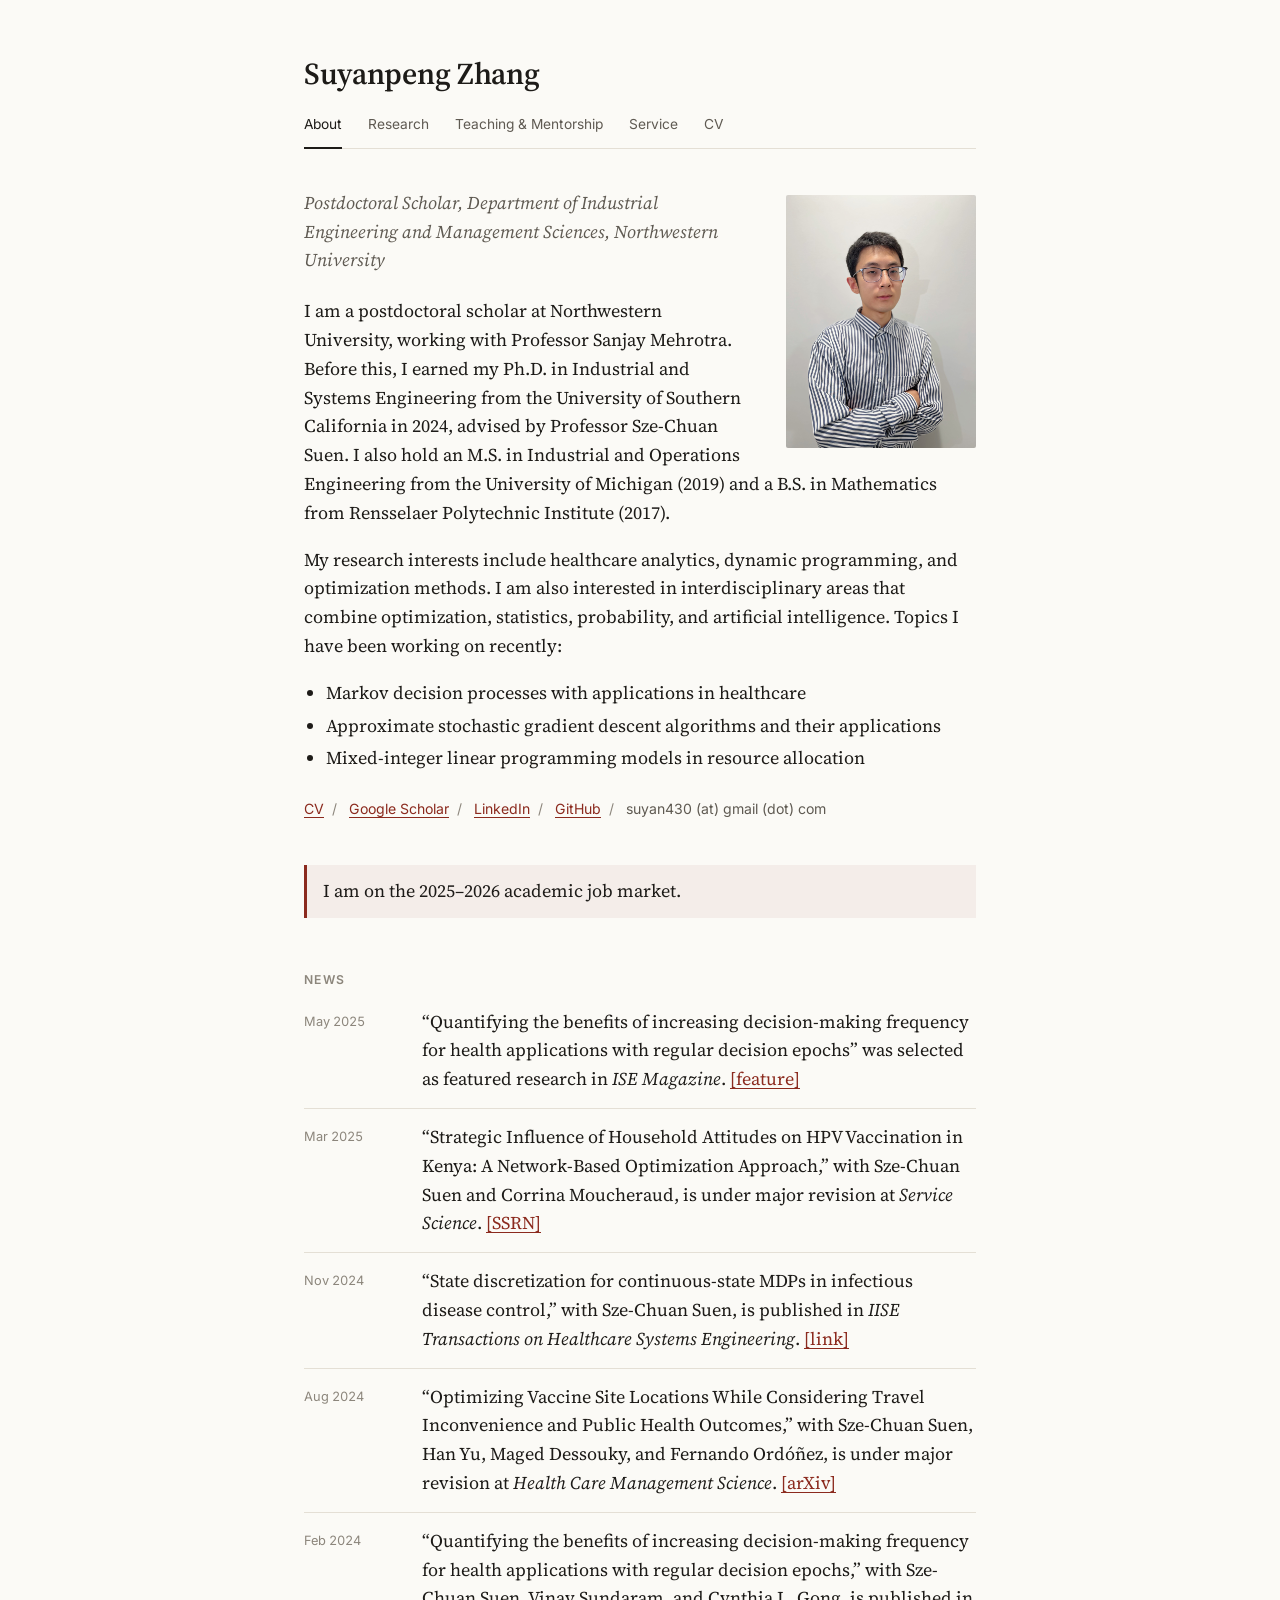
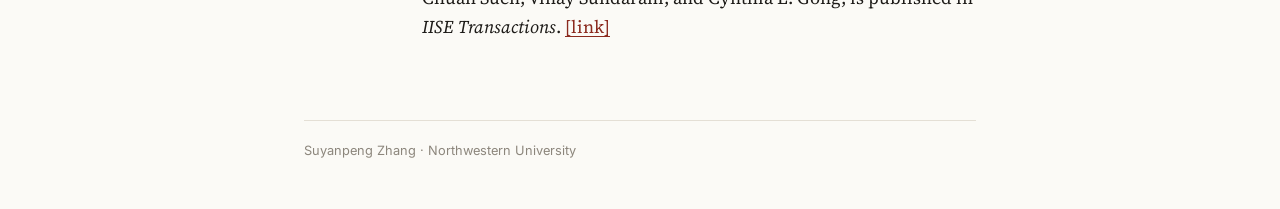
==== commit 95946cd7: "Restyle site as a quiet, typographic academic page Replace the gradient/card design with a text-firs" ====
--- a/index.html
+++ b/index.html
@@ -4,161 +4,87 @@
   <meta charset="UTF-8" />
   <meta name="viewport" content="width=device-width, initial-scale=1" />
   <title>Suyanpeng Zhang</title>
-  <meta name="description" content="Suyanpeng Zhang — Postdoctoral scholar at Northwestern University working on healthcare analytics, dynamic programming, and optimization." />
-  <script>(function(){var t;try{t=localStorage.getItem("theme")}catch(e){}if(!t)t=window.matchMedia("(prefers-color-scheme: dark)").matches?"dark":"light";document.documentElement.setAttribute("data-theme",t)})();</script>
+  <meta name="description" content="Suyanpeng Zhang, postdoctoral scholar at Northwestern University working on healthcare analytics, dynamic programming, and optimization." />
   <link rel="preconnect" href="https://fonts.googleapis.com" />
   <link rel="preconnect" href="https://fonts.gstatic.com" crossorigin />
-  <link href="https://fonts.googleapis.com/css2?family=Inter:wght@400;500;600;700&family=Space+Grotesk:wght@500;600;700&display=swap" rel="stylesheet" />
+  <link href="https://fonts.googleapis.com/css2?family=Inter:wght@400;500;600&family=Source+Serif+4:ital,opsz,wght@0,8..60,400;0,8..60,600;1,8..60,400&display=swap" rel="stylesheet" />
   <link rel="stylesheet" href="style.css" />
 </head>
 <body>
+  <div class="page">
+    <header class="masthead">
+      <a class="name" href="index.html">Suyanpeng Zhang</a>
+      <nav aria-label="Main">
+        <a href="index.html" aria-current="page">About</a>
+        <a href="research.html">Research</a>
+        <a href="teaching.html">Teaching &amp; Mentorship</a>
+        <a href="profession.html">Service</a>
+        <a href="CV_Suyanpeng.pdf" target="_blank" rel="noopener">CV</a>
+      </nav>
+    </header>
 
-  <header class="site-header">
-    <nav class="container nav" aria-label="Main">
-      <a class="brand" href="index.html"><span class="brand-mark">SZ</span>Suyanpeng Zhang</a>
-      <ul class="nav-links">
-        <li><a href="index.html">Home</a></li>
-        <li><a href="research.html">Research</a></li>
-        <li><a href="teaching.html">Teaching &amp; Mentorship</a></li>
-        <li><a href="profession.html">Service</a></li>
-      </ul>
-      <div class="nav-actions">
-        <button class="icon-btn theme-toggle" type="button" aria-label="Toggle dark mode">
-          <svg class="icon-moon" viewBox="0 0 24 24" fill="none" stroke="currentColor" stroke-width="2" stroke-linecap="round" stroke-linejoin="round"><path d="M21 12.79A9 9 0 1 1 11.21 3 7 7 0 0 0 21 12.79z"/></svg>
-          <svg class="icon-sun" viewBox="0 0 24 24" fill="none" stroke="currentColor" stroke-width="2" stroke-linecap="round" stroke-linejoin="round"><circle cx="12" cy="12" r="4"/><path d="M12 2v2M12 20v2M4.93 4.93l1.41 1.41M17.66 17.66l1.41 1.41M2 12h2M20 12h2M6.34 17.66l-1.41 1.41M19.07 4.93l-1.41 1.41"/></svg>
-        </button>
-        <button class="icon-btn menu-toggle" type="button" aria-label="Open menu" aria-expanded="false">
-          <svg viewBox="0 0 24 24" fill="none" stroke="currentColor" stroke-width="2" stroke-linecap="round"><path d="M4 7h16M4 12h16M4 17h16"/></svg>
-        </button>
-      </div>
-    </nav>
-  </header>
-
-  <main>
-    <!-- Hero -->
-    <section class="container hero">
-      <div class="reveal">
-        <span class="status-pill"><span class="status-dot"></span>On the 2025–2026 academic job market</span>
-        <h1>Hi, I'm <span class="gradient-text">Suyanpeng Zhang</span>.</h1>
-        <p class="role">
-          Postdoctoral Scholar · Industrial Engineering &amp; Management Sciences · Northwestern University
+    <main>
+      <section class="intro">
+        <figure class="portrait">
+          <img src="suyan.jpg" alt="Portrait of Suyanpeng Zhang" />
+        </figure>
+        <p class="title-line">
+          Postdoctoral Scholar, Department of Industrial Engineering and Management Sciences, Northwestern University
         </p>
         <p>
-          I work with Professor Sanjay Mehrotra on healthcare analytics, dynamic programming, and optimization.
-          I received my Ph.D. in Industrial and Systems Engineering from the University of Southern California in 2024,
-          advised by Professor Sze-Chuan Suen. I also hold an M.S. in Industrial and Operations Engineering from the
-          University of Michigan (2019) and a B.S. in Mathematics from Rensselaer Polytechnic Institute (2017).
+          I am a postdoctoral scholar at Northwestern University, working with Professor Sanjay Mehrotra.
+          Before this, I earned my Ph.D. in Industrial and Systems Engineering from the University of Southern
+          California in 2024, advised by Professor Sze-Chuan Suen. I also hold an M.S. in Industrial and Operations
+          Engineering from the University of Michigan (2019) and a B.S. in Mathematics from Rensselaer Polytechnic
+          Institute (2017).
         </p>
-
-        <div class="links">
-          <a class="btn btn-primary" href="CV_Suyanpeng.pdf" target="_blank" rel="noopener">
-            <svg viewBox="0 0 24 24" fill="none" stroke="currentColor" stroke-width="2" stroke-linecap="round" stroke-linejoin="round"><path d="M14 2H6a2 2 0 0 0-2 2v16a2 2 0 0 0 2 2h12a2 2 0 0 0 2-2V8z"/><path d="M14 2v6h6M16 13H8M16 17H8M10 9H8"/></svg>
-            Curriculum Vitae
-          </a>
-          <a class="btn" href="https://scholar.google.com/citations?user=c8Jx3mAAAAAJ&amp;hl=en&amp;oi=ao" target="_blank" rel="noopener">
-            <svg viewBox="0 0 24 24" fill="none" stroke="currentColor" stroke-width="2" stroke-linecap="round" stroke-linejoin="round"><path d="M22 10 12 5 2 10l10 5 10-5z"/><path d="M6 12v5c3 3 9 3 12 0v-5"/></svg>
-            Google Scholar
-          </a>
-          <a class="btn" href="https://www.linkedin.com/in/suyanpengzhang/" target="_blank" rel="noopener">
-            <svg viewBox="0 0 24 24" fill="currentColor"><path d="M20.45 20.45h-3.56v-5.57c0-1.33-.03-3.04-1.85-3.04-1.85 0-2.14 1.45-2.14 2.94v5.67H9.34V9h3.41v1.56h.05c.48-.9 1.64-1.85 3.37-1.85 3.6 0 4.27 2.37 4.27 5.46v6.28zM5.34 7.43a2.06 2.06 0 1 1 0-4.13 2.06 2.06 0 0 1 0 4.13zM7.12 20.45H3.56V9h3.56v11.45zM22.22 0H1.77C.79 0 0 .77 0 1.73v20.54C0 23.23.79 24 1.77 24h20.45c.98 0 1.78-.77 1.78-1.73V1.73C24 .77 23.2 0 22.22 0z"/></svg>
-            LinkedIn
-          </a>
-          <a class="btn" href="https://github.com/suyanpengzhang" target="_blank" rel="noopener">
-            <svg viewBox="0 0 24 24" fill="currentColor"><path d="M12 .3a12 12 0 0 0-3.8 23.38c.6.12.83-.26.83-.57L9 21.07c-3.34.72-4.04-1.61-4.04-1.61-.55-1.39-1.34-1.76-1.34-1.76-1.08-.74.09-.73.09-.73 1.2.09 1.83 1.24 1.83 1.24 1.07 1.83 2.81 1.3 3.5 1 .1-.78.42-1.31.76-1.61-2.67-.3-5.47-1.33-5.47-5.93 0-1.31.47-2.38 1.24-3.22-.14-.3-.54-1.52.1-3.18 0 0 1-.32 3.3 1.23a11.5 11.5 0 0 1 6 0c2.28-1.55 3.29-1.23 3.29-1.23.64 1.66.24 2.88.12 3.18a4.65 4.65 0 0 1 1.23 3.22c0 4.61-2.8 5.63-5.48 5.92.42.36.81 1.1.81 2.22l-.01 3.29c0 .32.21.69.82.57A12 12 0 0 0 12 .3"/></svg>
-            GitHub
-          </a>
-        </div>
-        <p class="email">
-          <svg viewBox="0 0 24 24" fill="none" stroke="currentColor" stroke-width="2" stroke-linecap="round" stroke-linejoin="round"><rect x="2" y="4" width="20" height="16" rx="2"/><path d="m22 7-10 6L2 7"/></svg>
+        <p>
+          My research interests include healthcare analytics, dynamic programming, and optimization methods. I am
+          also interested in interdisciplinary areas that combine optimization, statistics, probability, and
+          artificial intelligence. Topics I have been working on recently:
+        </p>
+        <ul class="plain">
+          <li>Markov decision processes with applications in healthcare</li>
+          <li>Approximate stochastic gradient descent algorithms and their applications</li>
+          <li>Mixed-integer linear programming models in resource allocation</li>
+        </ul>
+        <p class="contact">
+          <a href="CV_Suyanpeng.pdf" target="_blank" rel="noopener">CV</a><span class="sep">/</span>
+          <a href="https://scholar.google.com/citations?user=c8Jx3mAAAAAJ&amp;hl=en&amp;oi=ao" target="_blank" rel="noopener">Google Scholar</a><span class="sep">/</span>
+          <a href="https://www.linkedin.com/in/suyanpengzhang/" target="_blank" rel="noopener">LinkedIn</a><span class="sep">/</span>
+          <a href="https://github.com/suyanpengzhang" target="_blank" rel="noopener">GitHub</a><span class="sep">/</span>
           suyan430 (at) gmail (dot) com
         </p>
-      </div>
+      </section>
 
-      <div class="photo-wrap reveal">
-        <img class="photo" src="suyan.jpg" alt="Portrait of Suyanpeng Zhang" />
-      </div>
-    </section>
+      <p class="notice">I am on the 2025–2026 academic job market.</p>
 
-    <!-- Research interests -->
-    <section class="container section">
-      <div class="reveal">
-        <span class="eyebrow">Research Interests</span>
-        <h2 class="section-title">What I'm working on</h2>
-        <p class="lead">
-          Healthcare analytics, dynamic programming, and optimization methods — and interdisciplinary work that
-          brings together optimization, statistics, probability, and artificial intelligence.
-        </p>
-      </div>
-      <div class="grid grid-3" style="margin-top: 28px;">
-        <article class="card reveal">
-          <div class="card-icon">
-            <svg viewBox="0 0 24 24" fill="none" stroke="currentColor" stroke-width="2" stroke-linecap="round" stroke-linejoin="round"><path d="M22 12h-4l-3 9L9 3l-3 9H2"/></svg>
-          </div>
-          <h3>MDPs in Healthcare</h3>
-          <p>Markov decision processes for medical decision making and infectious disease control.</p>
-        </article>
-        <article class="card reveal">
-          <div class="card-icon">
-            <svg viewBox="0 0 24 24" fill="none" stroke="currentColor" stroke-width="2" stroke-linecap="round" stroke-linejoin="round"><path d="M3 3v18h18"/><path d="m19 9-5 5-4-4-3 3"/></svg>
-          </div>
-          <h3>Stochastic Optimization</h3>
-          <p>Approximate stochastic gradient descent algorithms and their applications.</p>
-        </article>
-        <article class="card reveal">
-          <div class="card-icon">
-            <svg viewBox="0 0 24 24" fill="none" stroke="currentColor" stroke-width="2" stroke-linecap="round" stroke-linejoin="round"><rect x="3" y="3" width="7" height="7" rx="1"/><rect x="14" y="3" width="7" height="7" rx="1"/><rect x="14" y="14" width="7" height="7" rx="1"/><rect x="3" y="14" width="7" height="7" rx="1"/></svg>
-          </div>
-          <h3>Resource Allocation</h3>
-          <p>Mixed-integer linear programming models for allocating scarce health resources.</p>
-        </article>
-      </div>
-    </section>
+      <h2>News</h2>
+      <ul class="dated">
+        <li>
+          <span class="date">May 2025</span>
+          <p>“Quantifying the benefits of increasing decision-making frequency for health applications with regular decision epochs” was selected as featured research in <i>ISE Magazine</i>. <a href="featuredISE.pdf" target="_blank" rel="noopener">[feature]</a></p>
+        </li>
+        <li>
+          <span class="date">Mar 2025</span>
+          <p>“Strategic Influence of Household Attitudes on HPV Vaccination in Kenya: A Network-Based Optimization Approach,” with Sze-Chuan Suen and Corrina Moucheraud, is under major revision at <i>Service Science</i>. <a href="https://papers.ssrn.com/sol3/papers.cfm?abstract_id=5075293" target="_blank" rel="noopener">[SSRN]</a></p>
+        </li>
+        <li>
+          <span class="date">Nov 2024</span>
+          <p>“State discretization for continuous-state MDPs in infectious disease control,” with Sze-Chuan Suen, is published in <i>IISE Transactions on Healthcare Systems Engineering</i>. <a href="https://www.tandfonline.com/doi/abs/10.1080/24725579.2024.2428953" target="_blank" rel="noopener">[link]</a></p>
+        </li>
+        <li>
+          <span class="date">Aug 2024</span>
+          <p>“Optimizing Vaccine Site Locations While Considering Travel Inconvenience and Public Health Outcomes,” with Sze-Chuan Suen, Han Yu, Maged Dessouky, and Fernando Ordóñez, is under major revision at <i>Health Care Management Science</i>. <a href="https://arxiv.org/abs/2403.17923" target="_blank" rel="noopener">[arXiv]</a></p>
+        </li>
+        <li>
+          <span class="date">Feb 2024</span>
+          <p>“Quantifying the benefits of increasing decision-making frequency for health applications with regular decision epochs,” with Sze-Chuan Suen, Vinay Sundaram, and Cynthia L. Gong, is published in <i>IISE Transactions</i>. <a href="https://www.tandfonline.com/doi/abs/10.1080/24725854.2024.2321492" target="_blank" rel="noopener">[link]</a></p>
+        </li>
+      </ul>
+    </main>
 
-    <!-- News -->
-    <section class="container section">
-      <div class="reveal">
-        <span class="eyebrow">Recent News</span>
-        <h2 class="section-title">Latest updates</h2>
-      </div>
-      <div class="card reveal" style="margin-top: 28px; padding: 32px;">
-        <ol class="timeline">
-          <li>
-            <time datetime="2025-05">May 2025</time>
-            <p>My paper <em>“Quantifying the benefits of increasing decision-making frequency for health applications with regular decision epochs”</em> was selected as featured research in ISE Magazine. <a href="featuredISE.pdf" target="_blank" rel="noopener">Read the feature →</a></p>
-          </li>
-          <li>
-            <time datetime="2025-03">March 2025</time>
-            <p>My paper <em>“Strategic Influence of Household Attitudes on HPV Vaccination in Kenya: A Network-Based Optimization Approach”</em> with Sze-Chuan Suen and Corrina Moucheraud is under major revision at <i>Service Science</i>. <a href="https://papers.ssrn.com/sol3/papers.cfm?abstract_id=5075293" target="_blank" rel="noopener">SSRN →</a></p>
-          </li>
-          <li>
-            <time datetime="2024-11">Nov 2024</time>
-            <p>My paper <em>“State discretization for continuous-state MDPs in infectious disease control”</em> with Sze-Chuan Suen is published in <i>IISE Transactions on Healthcare Systems Engineering</i>. <a href="https://www.tandfonline.com/doi/abs/10.1080/24725579.2024.2428953" target="_blank" rel="noopener">Link →</a></p>
-          </li>
-          <li>
-            <time datetime="2024-08">Aug 2024</time>
-            <p>My paper <em>“Optimizing Vaccine Site Locations While Considering Travel Inconvenience and Public Health Outcomes”</em> with Sze-Chuan Suen, Han Yu, Maged Dessouky, and Fernando Ordóñez is under major revision at <i>Health Care Management Science</i>. <a href="https://arxiv.org/abs/2403.17923" target="_blank" rel="noopener">arXiv →</a></p>
-          </li>
-          <li>
-            <time datetime="2024-02">Feb 2024</time>
-            <p>My paper <em>“Quantifying the benefits of increasing decision-making frequency for health applications with regular decision epochs”</em> with Sze-Chuan Suen, Vinay Sundaram, and Cynthia L. Gong is published in <i>IISE Transactions</i>. <a href="https://www.tandfonline.com/doi/abs/10.1080/24725854.2024.2321492" target="_blank" rel="noopener">Link →</a></p>
-          </li>
-        </ol>
-      </div>
-    </section>
-  </main>
-
-  <footer class="site-footer">
-    <div class="container">
-      <span>© <span id="year">2025</span> Suyanpeng Zhang</span>
-      <div class="footer-links">
-        <a href="CV_Suyanpeng.pdf" target="_blank" rel="noopener">CV</a>
-        <a href="https://scholar.google.com/citations?user=c8Jx3mAAAAAJ&amp;hl=en&amp;oi=ao" target="_blank" rel="noopener">Scholar</a>
-        <a href="https://www.linkedin.com/in/suyanpengzhang/" target="_blank" rel="noopener">LinkedIn</a>
-        <a href="https://github.com/suyanpengzhang" target="_blank" rel="noopener">GitHub</a>
-      </div>
-    </div>
-  </footer>
-
-  <script src="main.js"></script>
+    <footer>Suyanpeng Zhang · Northwestern University</footer>
+  </div>
 </body>
 </html>
--- a/style.css
+++ b/style.css
@@ -1,655 +1,224 @@
-/* ==========================================================================
-   Suyanpeng Zhang — personal site
-   Shared stylesheet for all pages
-   ========================================================================== */
+/* Suyanpeng Zhang — personal site */
 
 :root {
-  --bg: #fafaf9;
-  --bg-elev: #ffffff;
-  --surface: rgba(255, 255, 255, 0.72);
-  --text: #0f172a;
-  --text-muted: #55607a;
-  --text-faint: #8a93a6;
-  --border: rgba(15, 23, 42, 0.08);
-  --border-strong: rgba(15, 23, 42, 0.14);
-  --accent: #4f46e5;
-  --accent-2: #0ea5a4;
-  --accent-soft: rgba(79, 70, 229, 0.08);
-  --gradient: linear-gradient(120deg, #4f46e5 0%, #7c3aed 45%, #0ea5a4 100%);
-  --shadow-sm: 0 1px 2px rgba(15, 23, 42, 0.04), 0 1px 3px rgba(15, 23, 42, 0.06);
-  --shadow-lg: 0 10px 30px -10px rgba(15, 23, 42, 0.18);
-  --blob-1: rgba(124, 58, 237, 0.16);
-  --blob-2: rgba(14, 165, 164, 0.14);
-  --radius: 16px;
-  --maxw: 1080px;
-  --font-sans: "Inter", system-ui, -apple-system, "Segoe UI", Roboto, sans-serif;
-  --font-display: "Space Grotesk", "Inter", system-ui, sans-serif;
-  color-scheme: light;
-}
-
-:root[data-theme="dark"] {
-  --bg: #0a0b10;
-  --bg-elev: #12141c;
-  --surface: rgba(18, 20, 28, 0.72);
-  --text: #e8eaf2;
-  --text-muted: #a2a9bd;
-  --text-faint: #6c7489;
-  --border: rgba(255, 255, 255, 0.08);
-  --border-strong: rgba(255, 255, 255, 0.16);
-  --accent: #8b85ff;
-  --accent-2: #2dd4bf;
-  --accent-soft: rgba(139, 133, 255, 0.12);
-  --gradient: linear-gradient(120deg, #8b85ff 0%, #c084fc 45%, #2dd4bf 100%);
-  --shadow-sm: 0 1px 2px rgba(0, 0, 0, 0.4);
-  --shadow-lg: 0 14px 40px -12px rgba(0, 0, 0, 0.7);
-  --blob-1: rgba(139, 133, 255, 0.14);
-  --blob-2: rgba(45, 212, 191, 0.10);
-  color-scheme: dark;
-}
-
-*,
-*::before,
-*::after { box-sizing: border-box; }
-
-html { scroll-behavior: smooth; }
+  --paper: #fbfaf6;
+  --ink: #1d1b18;
+  --muted: #5f5a52;
+  --faint: #8c867c;
+  --rule: #e4dfd5;
+  --accent: #8b2a1e;
+  --accent-hover: #5e1a12;
+  --tint: rgba(139, 42, 30, 0.06);
+  --serif: "Source Serif 4", "Iowan Old Style", Georgia, serif;
+  --sans: "Inter", system-ui, -apple-system, "Segoe UI", sans-serif;
+}
+
+@media (prefers-color-scheme: dark) {
+  :root {
+    --paper: #1a1917;
+    --ink: #e9e5dc;
+    --muted: #b1aa9d;
+    --faint: #857f74;
+    --rule: #34312c;
+    --accent: #e0907f;
+    --accent-hover: #f2b5a7;
+    --tint: rgba(224, 144, 127, 0.08);
+  }
+}
+
+* { box-sizing: border-box; }
+
+html { -webkit-text-size-adjust: 100%; }
 
 body {
   margin: 0;
-  font-family: var(--font-sans);
-  font-size: 16px;
-  line-height: 1.65;
-  color: var(--text);
-  background: var(--bg);
+  background: var(--paper);
+  color: var(--ink);
+  font-family: var(--serif);
+  font-size: 18px;
+  line-height: 1.6;
   -webkit-font-smoothing: antialiased;
-  min-height: 100vh;
-  display: flex;
-  flex-direction: column;
-  transition: background-color .3s ease, color .3s ease;
-}
-
-/* Ambient background */
-body::before {
-  content: "";
-  position: fixed;
-  inset: 0;
-  z-index: -1;
-  pointer-events: none;
-  background:
-    radial-gradient(600px circle at 10% -5%, var(--blob-1), transparent 60%),
-    radial-gradient(500px circle at 95% 10%, var(--blob-2), transparent 60%);
-}
-body::after {
-  content: "";
-  position: fixed;
-  inset: 0;
-  z-index: -1;
-  pointer-events: none;
-  background-image:
-    linear-gradient(var(--border) 1px, transparent 1px),
-    linear-gradient(90deg, var(--border) 1px, transparent 1px);
-  background-size: 56px 56px;
-  mask-image: radial-gradient(ellipse at top, black 10%, transparent 65%);
-  -webkit-mask-image: radial-gradient(ellipse at top, black 10%, transparent 65%);
-  opacity: .6;
+}
+
+.page {
+  max-width: 720px;
+  margin: 0 auto;
+  padding: 0 24px;
 }
 
 a {
   color: var(--accent);
+  text-decoration: underline;
+  text-decoration-thickness: 1px;
+  text-underline-offset: 3px;
+}
+a:hover { color: var(--accent-hover); }
+
+/* ---------- Masthead ---------- */
+.masthead {
+  padding-top: 56px;
+  border-bottom: 1px solid var(--rule);
+}
+.masthead .name {
+  display: inline-block;
+  font-size: 1.9rem;
+  font-weight: 600;
+  letter-spacing: -0.01em;
+  line-height: 1.2;
+  color: var(--ink);
   text-decoration: none;
-  transition: color .2s ease;
-}
-a:hover { color: var(--accent-2); }
-
-h1, h2, h3 {
-  font-family: var(--font-display);
-  line-height: 1.2;
-  letter-spacing: -0.02em;
-  margin: 0 0 .5em;
-}
-
-.container {
-  width: 100%;
-  max-width: var(--maxw);
-  margin: 0 auto;
-  padding: 0 24px;
-}
-
-.gradient-text {
-  background: var(--gradient);
-  -webkit-background-clip: text;
-  background-clip: text;
-  color: transparent;
-}
-
-/* ---------- Navigation ---------- */
-.site-header {
-  position: sticky;
-  top: 0;
-  z-index: 50;
-  backdrop-filter: saturate(180%) blur(14px);
-  -webkit-backdrop-filter: saturate(180%) blur(14px);
-  background: var(--surface);
-  border-bottom: 1px solid var(--border);
-}
-.nav {
+}
+.masthead nav {
   display: flex;
-  align-items: center;
-  justify-content: space-between;
-  height: 64px;
-  gap: 16px;
-}
-.brand {
-  display: flex;
-  align-items: center;
-  gap: 10px;
-  font-family: var(--font-display);
-  font-weight: 600;
-  font-size: 1.05rem;
-  color: var(--text);
-  letter-spacing: -0.01em;
-}
-.brand:hover { color: var(--text); }
-.brand-mark {
-  display: grid;
-  place-items: center;
-  width: 32px;
-  height: 32px;
-  border-radius: 9px;
-  background: var(--gradient);
-  color: #fff;
-  font-size: .8rem;
-  font-weight: 700;
-  letter-spacing: 0;
-}
-.nav-links {
-  display: flex;
-  align-items: center;
-  gap: 4px;
-  list-style: none;
-  margin: 0;
-  padding: 0;
-}
-.nav-links a {
-  display: block;
-  padding: 8px 14px;
-  border-radius: 999px;
-  font-size: .92rem;
-  font-weight: 500;
-  color: var(--text-muted);
-  transition: background-color .2s ease, color .2s ease;
-}
-.nav-links a:hover {
-  color: var(--text);
-  background: var(--accent-soft);
-}
-.nav-links a[aria-current="page"] {
-  color: var(--text);
-  background: var(--accent-soft);
-}
-.nav-actions { display: flex; align-items: center; gap: 6px; }
-
-.icon-btn {
-  display: grid;
-  place-items: center;
-  width: 38px;
-  height: 38px;
-  border-radius: 10px;
-  border: 1px solid var(--border);
-  background: var(--bg-elev);
-  color: var(--text-muted);
-  cursor: pointer;
-  transition: color .2s, border-color .2s, transform .2s;
-}
-.icon-btn:hover { color: var(--text); border-color: var(--border-strong); }
-.icon-btn svg { width: 18px; height: 18px; }
-.theme-toggle .icon-sun { display: none; }
-:root[data-theme="dark"] .theme-toggle .icon-sun { display: block; }
-:root[data-theme="dark"] .theme-toggle .icon-moon { display: none; }
-.menu-toggle { display: none; }
-
-@media (max-width: 760px) {
-  .menu-toggle { display: grid; }
-  .nav-links {
-    position: absolute;
-    top: 64px;
-    left: 0;
-    right: 0;
-    flex-direction: column;
-    align-items: stretch;
-    padding: 12px 16px 18px;
-    background: var(--bg-elev);
-    border-bottom: 1px solid var(--border);
-    box-shadow: var(--shadow-lg);
-    display: none;
-  }
-  .nav-links.open { display: flex; }
-  .nav-links a { border-radius: 10px; padding: 12px 14px; }
-}
-
-/* ---------- Layout sections ---------- */
-main { flex: 1; }
-
-.section { padding-block: 56px; }
-.section-tight { padding-block: 32px; }
-
-.eyebrow {
-  display: inline-flex;
-  align-items: center;
-  gap: 8px;
-  font-size: .78rem;
+  flex-wrap: wrap;
+  gap: 4px 26px;
+  margin-top: 20px;
+  font-family: var(--sans);
+  font-size: .86rem;
+}
+.masthead nav a {
+  color: var(--muted);
+  text-decoration: none;
+  padding-bottom: 12px;
+  border-bottom: 2px solid transparent;
+  margin-bottom: -1px;
+}
+.masthead nav a:hover { color: var(--ink); }
+.masthead nav a[aria-current="page"] {
+  color: var(--ink);
+  border-bottom-color: var(--ink);
+}
+
+/* ---------- Content ---------- */
+main { padding: 40px 0 24px; }
+
+h1, h3 { font-weight: 600; line-height: 1.3; }
+h1 { font-size: 1.6rem; margin: 0 0 16px; }
+h2 {
+  font-family: var(--sans);
+  font-size: .76rem;
   font-weight: 600;
   letter-spacing: .12em;
   text-transform: uppercase;
-  color: var(--accent);
-  margin-bottom: 14px;
-}
-.eyebrow::before {
-  content: "";
-  width: 18px;
-  height: 2px;
-  border-radius: 2px;
-  background: var(--gradient);
-}
-
-.section-title { font-size: clamp(1.6rem, 3vw, 2.1rem); }
-.lead { font-size: 1.1rem; color: var(--text-muted); max-width: 68ch; }
-
-/* ---------- Hero ---------- */
-.hero {
-  display: grid;
-  grid-template-columns: 1.5fr 1fr;
-  gap: 56px;
-  align-items: center;
-  padding-block: 72px 48px;
-}
-.hero h1 {
-  font-size: clamp(2.4rem, 6vw, 4rem);
-  font-weight: 700;
-  letter-spacing: -0.035em;
-  margin-bottom: 18px;
-}
-.hero .role {
-  font-size: 1.15rem;
-  color: var(--text-muted);
-  margin: 0 0 22px;
-}
-.hero p { color: var(--text-muted); }
-
-.status-pill {
-  display: inline-flex;
-  align-items: center;
-  gap: 10px;
-  padding: 6px 14px 6px 10px;
-  border-radius: 999px;
-  border: 1px solid var(--border-strong);
-  background: var(--bg-elev);
-  font-size: .85rem;
-  font-weight: 500;
-  color: var(--text);
-  margin-bottom: 24px;
-  box-shadow: var(--shadow-sm);
-}
-.status-dot {
-  position: relative;
-  width: 8px;
-  height: 8px;
-  border-radius: 50%;
-  background: #22c55e;
-}
-.status-dot::after {
-  content: "";
-  position: absolute;
-  inset: -4px;
-  border-radius: 50%;
-  background: #22c55e;
-  opacity: .35;
-  animation: ping 1.8s cubic-bezier(0, 0, .2, 1) infinite;
-}
-@keyframes ping {
-  75%, 100% { transform: scale(2); opacity: 0; }
-}
-
-.photo-wrap {
-  position: relative;
-  justify-self: center;
-  width: min(320px, 100%);
-}
-.photo-wrap::before {
-  content: "";
-  position: absolute;
-  inset: -3px;
-  border-radius: 28px;
-  background: var(--gradient);
-  filter: blur(24px);
-  opacity: .35;
-  z-index: 0;
-}
-.photo {
-  position: relative;
-  z-index: 1;
+  color: var(--faint);
+  margin: 52px 0 18px;
+}
+h3 { font-size: 1.05rem; margin: 28px 0 10px; }
+
+p { margin: 0 0 1em; }
+
+/* ---------- Home intro ---------- */
+.intro::after { content: ""; display: block; clear: both; }
+.portrait {
+  float: right;
+  width: 190px;
+  margin: 6px 0 16px 32px;
+}
+.portrait img {
   display: block;
   width: 100%;
-  aspect-ratio: 4 / 5;
-  object-fit: cover;
-  border-radius: 24px;
-  border: 1px solid var(--border-strong);
-  box-shadow: var(--shadow-lg);
-}
-
-.links {
-  display: flex;
-  flex-wrap: wrap;
-  gap: 10px;
-  margin-top: 28px;
-}
-.btn {
-  display: inline-flex;
-  align-items: center;
-  gap: 8px;
-  padding: 10px 16px;
-  border-radius: 12px;
-  font-size: .92rem;
-  font-weight: 500;
-  border: 1px solid var(--border-strong);
-  background: var(--bg-elev);
-  color: var(--text);
-  box-shadow: var(--shadow-sm);
-  transition: transform .2s ease, border-color .2s ease, box-shadow .2s ease;
-}
-.btn:hover {
-  color: var(--text);
-  transform: translateY(-2px);
-  border-color: var(--accent);
-  box-shadow: var(--shadow-lg);
-}
-.btn svg { width: 16px; height: 16px; flex-shrink: 0; }
-.btn-primary {
-  border-color: transparent;
-  background: var(--gradient);
-  color: #fff;
-}
-.btn-primary:hover { color: #fff; border-color: transparent; }
-
-.email {
-  margin-top: 16px;
-  font-size: .9rem;
-  color: var(--text-faint);
-  display: flex;
-  align-items: center;
-  gap: 8px;
-}
-.email svg { width: 15px; height: 15px; }
-
-@media (max-width: 860px) {
-  .hero { grid-template-columns: 1fr; gap: 40px; padding-top: 48px; }
-  .photo-wrap { order: -1; width: min(240px, 70%); justify-self: start; }
-}
-
-/* ---------- Cards / grids ---------- */
-.grid {
+  height: auto;
+  border-radius: 2px;
+}
+.title-line {
+  font-style: italic;
+  color: var(--muted);
+  margin-bottom: 22px;
+}
+.contact {
+  font-family: var(--sans);
+  font-size: .88rem;
+  color: var(--muted);
+  margin-top: 22px;
+  line-height: 2;
+}
+.contact .sep { color: var(--faint); margin: 0 8px; }
+
+.notice {
+  margin: 28px 0 0;
+  padding: 12px 16px;
+  border-left: 3px solid var(--accent);
+  background: var(--tint);
+}
+
+ul.plain { margin: 0 0 1em; padding-left: 1.2em; }
+ul.plain li { margin-bottom: 4px; }
+
+@media (max-width: 560px) {
+  body { font-size: 17px; }
+  .masthead { padding-top: 36px; }
+  .portrait { float: none; width: 150px; margin: 0 0 20px; }
+}
+
+/* ---------- Dated list (news, teaching, mentoring) ---------- */
+.dated {
+  list-style: none;
+  margin: 0;
+  padding: 0;
+}
+.dated li {
   display: grid;
-  gap: 16px;
-}
-.grid-3 { grid-template-columns: repeat(3, 1fr); }
-.grid-2 { grid-template-columns: repeat(2, 1fr); }
-@media (max-width: 860px) {
-  .grid-3, .grid-2 { grid-template-columns: 1fr; }
-}
-
-.card {
-  position: relative;
-  padding: 24px;
-  border-radius: var(--radius);
-  border: 1px solid var(--border);
-  background: var(--bg-elev);
-  box-shadow: var(--shadow-sm);
-  transition: transform .25s ease, border-color .25s ease, box-shadow .25s ease;
-}
-.card:hover {
-  transform: translateY(-3px);
-  border-color: var(--border-strong);
-  box-shadow: var(--shadow-lg);
-}
-.card h3 { font-size: 1.08rem; margin-bottom: 6px; }
-.card p { margin: 0; color: var(--text-muted); font-size: .95rem; }
-
-.card-icon {
-  display: grid;
-  place-items: center;
-  width: 42px;
-  height: 42px;
-  border-radius: 12px;
-  margin-bottom: 16px;
-  background: var(--accent-soft);
-  color: var(--accent);
-}
-.card-icon svg { width: 22px; height: 22px; }
-
-/* ---------- News timeline ---------- */
-.timeline {
-  list-style: none;
-  margin: 0;
-  padding: 0;
-  position: relative;
-}
-.timeline::before {
-  content: "";
-  position: absolute;
-  left: 7px;
-  top: 8px;
-  bottom: 8px;
-  width: 2px;
-  background: linear-gradient(var(--accent), var(--accent-2), transparent);
-  opacity: .35;
-}
-.timeline li {
-  position: relative;
-  padding: 0 0 28px 40px;
-}
-.timeline li:last-child { padding-bottom: 0; }
-.timeline li::before {
-  content: "";
-  position: absolute;
-  left: 0;
-  top: 6px;
-  width: 16px;
-  height: 16px;
-  border-radius: 50%;
-  background: var(--bg);
-  border: 3px solid var(--accent);
-}
-.timeline time {
+  grid-template-columns: 100px 1fr;
+  gap: 18px;
+  padding: 14px 0;
+  border-top: 1px solid var(--rule);
+}
+.dated li:first-child { border-top: 0; padding-top: 0; }
+.dated .date {
+  font-family: var(--sans);
+  font-size: .8rem;
+  color: var(--faint);
+  padding-top: 4px;
+  font-variant-numeric: tabular-nums;
+}
+.dated p { margin: 0; }
+.dated .detail { color: var(--muted); font-size: .95rem; margin-top: 2px; }
+
+@media (max-width: 560px) {
+  .dated li { grid-template-columns: 1fr; gap: 2px; }
+  .dated .date { padding-top: 0; }
+}
+
+/* ---------- Publications ---------- */
+.pubs {
+  margin: 0;
+  padding-left: 1.6em;
+}
+.pubs li {
+  margin-bottom: 22px;
+  padding-left: 4px;
+}
+.pubs li::marker {
+  font-family: var(--sans);
+  font-size: .8rem;
+  color: var(--faint);
+}
+.pubs .title { font-weight: 600; color: var(--ink); text-decoration: none; }
+.pubs .title:hover { color: var(--accent); text-decoration: underline; }
+.pubs .authors { display: block; color: var(--muted); }
+.pubs .venue { display: block; }
+.pubs .note {
   display: block;
+  font-family: var(--sans);
+  font-size: .82rem;
+  margin-top: 2px;
+  color: var(--muted);
+}
+
+blockquote {
+  margin: 0;
+  padding-left: 18px;
+  border-left: 2px solid var(--rule);
+  font-style: italic;
+  color: var(--muted);
+}
+
+/* ---------- Footer ---------- */
+footer {
+  border-top: 1px solid var(--rule);
+  margin-top: 40px;
+  padding: 20px 0 48px;
+  font-family: var(--sans);
   font-size: .8rem;
-  font-weight: 600;
-  letter-spacing: .06em;
-  text-transform: uppercase;
-  color: var(--accent);
-  margin-bottom: 4px;
-}
-.timeline p { margin: 0; color: var(--text-muted); }
-.timeline em { color: var(--text); font-style: normal; font-weight: 500; }
-
-/* ---------- Page header ---------- */
-.page-header { padding-block: 72px 24px; }
-.page-header h1 {
-  font-size: clamp(2.2rem, 5vw, 3.2rem);
-  letter-spacing: -0.03em;
-}
-
-.quote {
-  margin: 24px 0 0;
-  padding: 22px 26px;
-  border-radius: var(--radius);
-  border: 1px solid var(--border);
-  border-left: 3px solid var(--accent);
-  background: var(--bg-elev);
-  font-size: 1.12rem;
-  color: var(--text);
-  max-width: 72ch;
-}
-
-/* ---------- Publications ---------- */
-.pub-group + .pub-group { margin-top: 48px; }
-.pub-group-title {
-  display: flex;
-  align-items: center;
-  gap: 12px;
-  font-size: 1.3rem;
-  margin-bottom: 20px;
-}
-.count {
-  font-family: var(--font-sans);
-  font-size: .78rem;
-  font-weight: 600;
-  padding: 2px 10px;
-  border-radius: 999px;
-  background: var(--accent-soft);
-  color: var(--accent);
-  letter-spacing: 0;
-}
-.pub-list { display: grid; gap: 14px; }
-.pub {
-  display: grid;
-  grid-template-columns: 64px 1fr;
-  gap: 20px;
-  padding: 22px 24px;
-}
-.pub-year {
-  font-family: var(--font-display);
-  font-size: 1.05rem;
-  font-weight: 600;
-  color: var(--text-faint);
-  padding-top: 2px;
-}
-.pub h3 {
-  font-family: var(--font-sans);
-  font-size: 1.04rem;
-  font-weight: 600;
-  letter-spacing: -0.01em;
-  line-height: 1.45;
-  margin-bottom: 8px;
-}
-.pub h3 a { color: var(--text); }
-.pub h3 a:hover { color: var(--accent); }
-.pub .authors { font-size: .93rem; color: var(--text-muted); margin: 0 0 6px; }
-.pub .authors b { color: var(--text); font-weight: 600; }
-.pub .venue { font-size: .93rem; color: var(--text-muted); margin: 0; }
-.pub .venue i { color: var(--text); }
-.pub-meta { display: flex; flex-wrap: wrap; gap: 8px; margin-top: 12px; }
-
-.tag {
-  display: inline-flex;
-  align-items: center;
-  gap: 6px;
-  padding: 3px 10px;
-  border-radius: 999px;
-  font-size: .78rem;
-  font-weight: 500;
-  border: 1px solid var(--border-strong);
-  color: var(--text-muted);
-  background: transparent;
-}
-a.tag:hover { border-color: var(--accent); color: var(--accent); }
-.tag svg { width: 12px; height: 12px; }
-.tag-highlight {
-  border-color: transparent;
-  background: var(--accent-soft);
-  color: var(--accent);
-}
-
-@media (max-width: 600px) {
-  .pub { grid-template-columns: 1fr; gap: 6px; }
-}
-
-/* ---------- Generic list items (teaching / service) ---------- */
-.item-list { display: grid; gap: 14px; }
-.item {
-  display: flex;
-  gap: 18px;
-  align-items: flex-start;
-}
-.item .card-icon { margin: 0; flex-shrink: 0; }
-.item-body { flex: 1; min-width: 0; }
-.item h3 {
-  font-family: var(--font-sans);
-  font-size: 1.02rem;
-  font-weight: 600;
-  letter-spacing: -0.01em;
-  margin-bottom: 4px;
-}
-.sub { font-size: .9rem; color: var(--text-faint); margin: 0 0 8px; }
-.item p { margin: 0; color: var(--text-muted); font-size: .95rem; }
-
-.scores {
-  display: grid;
-  grid-template-columns: repeat(3, 1fr);
-  gap: 10px;
-  margin-top: 14px;
-}
-.score {
-  padding: 10px 12px;
-  border-radius: 12px;
-  background: var(--accent-soft);
-}
-.score strong {
-  display: block;
-  font-family: var(--font-display);
-  font-size: 1.25rem;
-  color: var(--text);
-}
-.score span { font-size: .78rem; color: var(--text-muted); }
-@media (max-width: 600px) {
-  .scores { grid-template-columns: 1fr; }
-}
-
-.subhead {
-  font-size: .8rem;
-  font-weight: 600;
-  letter-spacing: .1em;
-  text-transform: uppercase;
-  color: var(--text-faint);
-  margin: 28px 0 12px;
-}
-.subhead:first-child { margin-top: 0; }
-
-.stat {
-  font-family: var(--font-display);
-  font-size: 2.2rem;
-  font-weight: 700;
-  line-height: 1;
-  margin-bottom: 8px;
-}
-
-/* ---------- Footer ---------- */
-.site-footer {
-  margin-top: 64px;
-  border-top: 1px solid var(--border);
-  padding: 28px 0;
-  font-size: .88rem;
-  color: var(--text-faint);
-}
-.site-footer .container {
-  display: flex;
-  flex-wrap: wrap;
-  justify-content: space-between;
-  gap: 12px;
-}
-.site-footer a { color: var(--text-muted); }
-.site-footer a:hover { color: var(--accent); }
-.footer-links { display: flex; gap: 18px; }
-
-/* ---------- Reveal animation ---------- */
-.reveal {
-  opacity: 0;
-  transform: translateY(16px);
-  transition: opacity .7s ease, transform .7s ease;
-}
-.reveal.visible { opacity: 1; transform: none; }
-
-@media (prefers-reduced-motion: reduce) {
-  html { scroll-behavior: auto; }
-  .reveal { opacity: 1; transform: none; transition: none; }
-  .status-dot::after { animation: none; }
-  .card, .btn { transition: none; }
-}
+  color: var(--faint);
+}
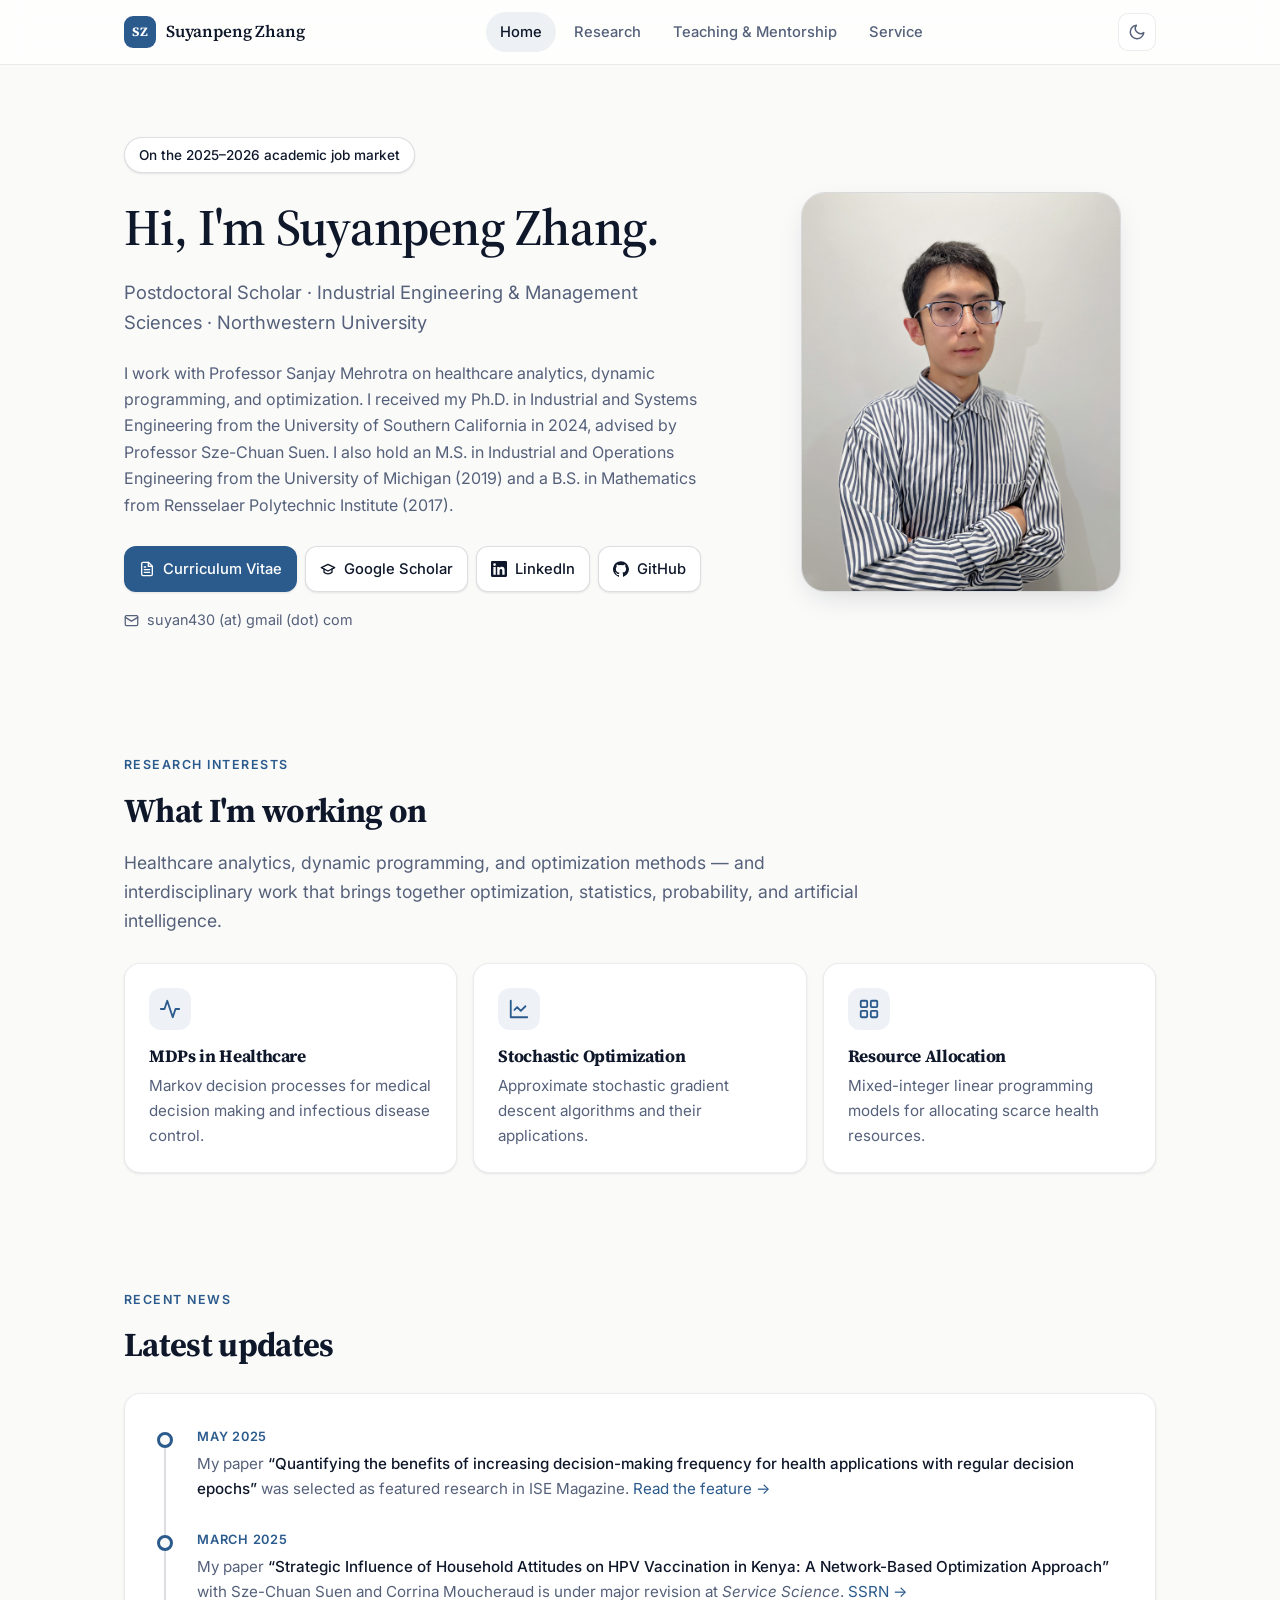
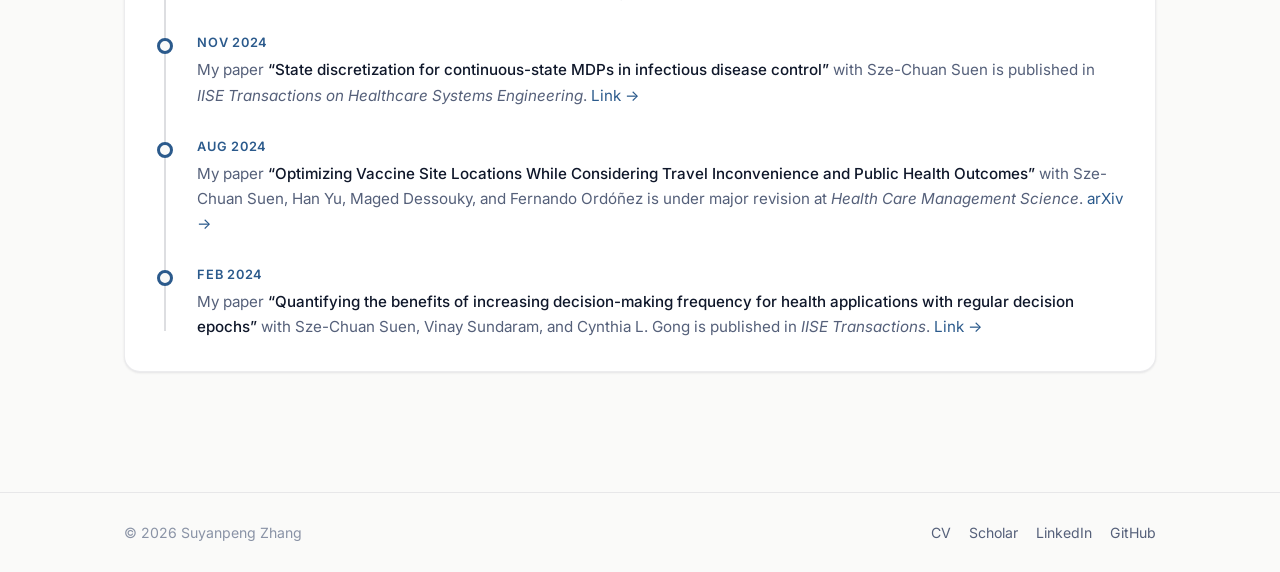
==== commit cf723225: "Tone down the site's styling Keep the card layout but drop the effects that read as templated: gradi" ====
--- a/index.html
+++ b/index.html
@@ -4,87 +4,161 @@
   <meta charset="UTF-8" />
   <meta name="viewport" content="width=device-width, initial-scale=1" />
   <title>Suyanpeng Zhang</title>
-  <meta name="description" content="Suyanpeng Zhang, postdoctoral scholar at Northwestern University working on healthcare analytics, dynamic programming, and optimization." />
+  <meta name="description" content="Suyanpeng Zhang — Postdoctoral scholar at Northwestern University working on healthcare analytics, dynamic programming, and optimization." />
+  <script>(function(){var t;try{t=localStorage.getItem("theme")}catch(e){}if(!t)t=window.matchMedia("(prefers-color-scheme: dark)").matches?"dark":"light";document.documentElement.setAttribute("data-theme",t)})();</script>
   <link rel="preconnect" href="https://fonts.googleapis.com" />
   <link rel="preconnect" href="https://fonts.gstatic.com" crossorigin />
-  <link href="https://fonts.googleapis.com/css2?family=Inter:wght@400;500;600&family=Source+Serif+4:ital,opsz,wght@0,8..60,400;0,8..60,600;1,8..60,400&display=swap" rel="stylesheet" />
+  <link href="https://fonts.googleapis.com/css2?family=Inter:wght@400;500;600;700&family=Source+Serif+4:opsz,wght@8..60,600&display=swap" rel="stylesheet" />
   <link rel="stylesheet" href="style.css" />
 </head>
 <body>
-  <div class="page">
-    <header class="masthead">
-      <a class="name" href="index.html">Suyanpeng Zhang</a>
-      <nav aria-label="Main">
-        <a href="index.html" aria-current="page">About</a>
-        <a href="research.html">Research</a>
-        <a href="teaching.html">Teaching &amp; Mentorship</a>
-        <a href="profession.html">Service</a>
-        <a href="CV_Suyanpeng.pdf" target="_blank" rel="noopener">CV</a>
-      </nav>
-    </header>
 
-    <main>
-      <section class="intro">
-        <figure class="portrait">
-          <img src="suyan.jpg" alt="Portrait of Suyanpeng Zhang" />
-        </figure>
-        <p class="title-line">
-          Postdoctoral Scholar, Department of Industrial Engineering and Management Sciences, Northwestern University
+  <header class="site-header">
+    <nav class="container nav" aria-label="Main">
+      <a class="brand" href="index.html"><span class="brand-mark">SZ</span>Suyanpeng Zhang</a>
+      <ul class="nav-links">
+        <li><a href="index.html">Home</a></li>
+        <li><a href="research.html">Research</a></li>
+        <li><a href="teaching.html">Teaching &amp; Mentorship</a></li>
+        <li><a href="profession.html">Service</a></li>
+      </ul>
+      <div class="nav-actions">
+        <button class="icon-btn theme-toggle" type="button" aria-label="Toggle dark mode">
+          <svg class="icon-moon" viewBox="0 0 24 24" fill="none" stroke="currentColor" stroke-width="2" stroke-linecap="round" stroke-linejoin="round"><path d="M21 12.79A9 9 0 1 1 11.21 3 7 7 0 0 0 21 12.79z"/></svg>
+          <svg class="icon-sun" viewBox="0 0 24 24" fill="none" stroke="currentColor" stroke-width="2" stroke-linecap="round" stroke-linejoin="round"><circle cx="12" cy="12" r="4"/><path d="M12 2v2M12 20v2M4.93 4.93l1.41 1.41M17.66 17.66l1.41 1.41M2 12h2M20 12h2M6.34 17.66l-1.41 1.41M19.07 4.93l-1.41 1.41"/></svg>
+        </button>
+        <button class="icon-btn menu-toggle" type="button" aria-label="Open menu" aria-expanded="false">
+          <svg viewBox="0 0 24 24" fill="none" stroke="currentColor" stroke-width="2" stroke-linecap="round"><path d="M4 7h16M4 12h16M4 17h16"/></svg>
+        </button>
+      </div>
+    </nav>
+  </header>
+
+  <main>
+    <!-- Hero -->
+    <section class="container hero">
+      <div>
+        <span class="status-pill">On the 2025–2026 academic job market</span>
+        <h1>Hi, I'm <span>Suyanpeng Zhang</span>.</h1>
+        <p class="role">
+          Postdoctoral Scholar · Industrial Engineering &amp; Management Sciences · Northwestern University
         </p>
         <p>
-          I am a postdoctoral scholar at Northwestern University, working with Professor Sanjay Mehrotra.
-          Before this, I earned my Ph.D. in Industrial and Systems Engineering from the University of Southern
-          California in 2024, advised by Professor Sze-Chuan Suen. I also hold an M.S. in Industrial and Operations
-          Engineering from the University of Michigan (2019) and a B.S. in Mathematics from Rensselaer Polytechnic
-          Institute (2017).
+          I work with Professor Sanjay Mehrotra on healthcare analytics, dynamic programming, and optimization.
+          I received my Ph.D. in Industrial and Systems Engineering from the University of Southern California in 2024,
+          advised by Professor Sze-Chuan Suen. I also hold an M.S. in Industrial and Operations Engineering from the
+          University of Michigan (2019) and a B.S. in Mathematics from Rensselaer Polytechnic Institute (2017).
         </p>
-        <p>
-          My research interests include healthcare analytics, dynamic programming, and optimization methods. I am
-          also interested in interdisciplinary areas that combine optimization, statistics, probability, and
-          artificial intelligence. Topics I have been working on recently:
-        </p>
-        <ul class="plain">
-          <li>Markov decision processes with applications in healthcare</li>
-          <li>Approximate stochastic gradient descent algorithms and their applications</li>
-          <li>Mixed-integer linear programming models in resource allocation</li>
-        </ul>
-        <p class="contact">
-          <a href="CV_Suyanpeng.pdf" target="_blank" rel="noopener">CV</a><span class="sep">/</span>
-          <a href="https://scholar.google.com/citations?user=c8Jx3mAAAAAJ&amp;hl=en&amp;oi=ao" target="_blank" rel="noopener">Google Scholar</a><span class="sep">/</span>
-          <a href="https://www.linkedin.com/in/suyanpengzhang/" target="_blank" rel="noopener">LinkedIn</a><span class="sep">/</span>
-          <a href="https://github.com/suyanpengzhang" target="_blank" rel="noopener">GitHub</a><span class="sep">/</span>
+
+        <div class="links">
+          <a class="btn btn-primary" href="CV_Suyanpeng.pdf" target="_blank" rel="noopener">
+            <svg viewBox="0 0 24 24" fill="none" stroke="currentColor" stroke-width="2" stroke-linecap="round" stroke-linejoin="round"><path d="M14 2H6a2 2 0 0 0-2 2v16a2 2 0 0 0 2 2h12a2 2 0 0 0 2-2V8z"/><path d="M14 2v6h6M16 13H8M16 17H8M10 9H8"/></svg>
+            Curriculum Vitae
+          </a>
+          <a class="btn" href="https://scholar.google.com/citations?user=c8Jx3mAAAAAJ&amp;hl=en&amp;oi=ao" target="_blank" rel="noopener">
+            <svg viewBox="0 0 24 24" fill="none" stroke="currentColor" stroke-width="2" stroke-linecap="round" stroke-linejoin="round"><path d="M22 10 12 5 2 10l10 5 10-5z"/><path d="M6 12v5c3 3 9 3 12 0v-5"/></svg>
+            Google Scholar
+          </a>
+          <a class="btn" href="https://www.linkedin.com/in/suyanpengzhang/" target="_blank" rel="noopener">
+            <svg viewBox="0 0 24 24" fill="currentColor"><path d="M20.45 20.45h-3.56v-5.57c0-1.33-.03-3.04-1.85-3.04-1.85 0-2.14 1.45-2.14 2.94v5.67H9.34V9h3.41v1.56h.05c.48-.9 1.64-1.85 3.37-1.85 3.6 0 4.27 2.37 4.27 5.46v6.28zM5.34 7.43a2.06 2.06 0 1 1 0-4.13 2.06 2.06 0 0 1 0 4.13zM7.12 20.45H3.56V9h3.56v11.45zM22.22 0H1.77C.79 0 0 .77 0 1.73v20.54C0 23.23.79 24 1.77 24h20.45c.98 0 1.78-.77 1.78-1.73V1.73C24 .77 23.2 0 22.22 0z"/></svg>
+            LinkedIn
+          </a>
+          <a class="btn" href="https://github.com/suyanpengzhang" target="_blank" rel="noopener">
+            <svg viewBox="0 0 24 24" fill="currentColor"><path d="M12 .3a12 12 0 0 0-3.8 23.38c.6.12.83-.26.83-.57L9 21.07c-3.34.72-4.04-1.61-4.04-1.61-.55-1.39-1.34-1.76-1.34-1.76-1.08-.74.09-.73.09-.73 1.2.09 1.83 1.24 1.83 1.24 1.07 1.83 2.81 1.3 3.5 1 .1-.78.42-1.31.76-1.61-2.67-.3-5.47-1.33-5.47-5.93 0-1.31.47-2.38 1.24-3.22-.14-.3-.54-1.52.1-3.18 0 0 1-.32 3.3 1.23a11.5 11.5 0 0 1 6 0c2.28-1.55 3.29-1.23 3.29-1.23.64 1.66.24 2.88.12 3.18a4.65 4.65 0 0 1 1.23 3.22c0 4.61-2.8 5.63-5.48 5.92.42.36.81 1.1.81 2.22l-.01 3.29c0 .32.21.69.82.57A12 12 0 0 0 12 .3"/></svg>
+            GitHub
+          </a>
+        </div>
+        <p class="email">
+          <svg viewBox="0 0 24 24" fill="none" stroke="currentColor" stroke-width="2" stroke-linecap="round" stroke-linejoin="round"><rect x="2" y="4" width="20" height="16" rx="2"/><path d="m22 7-10 6L2 7"/></svg>
           suyan430 (at) gmail (dot) com
         </p>
-      </section>
+      </div>
 
-      <p class="notice">I am on the 2025–2026 academic job market.</p>
+      <div class="photo-wrap">
+        <img class="photo" src="suyan.jpg" alt="Portrait of Suyanpeng Zhang" />
+      </div>
+    </section>
 
-      <h2>News</h2>
-      <ul class="dated">
-        <li>
-          <span class="date">May 2025</span>
-          <p>“Quantifying the benefits of increasing decision-making frequency for health applications with regular decision epochs” was selected as featured research in <i>ISE Magazine</i>. <a href="featuredISE.pdf" target="_blank" rel="noopener">[feature]</a></p>
-        </li>
-        <li>
-          <span class="date">Mar 2025</span>
-          <p>“Strategic Influence of Household Attitudes on HPV Vaccination in Kenya: A Network-Based Optimization Approach,” with Sze-Chuan Suen and Corrina Moucheraud, is under major revision at <i>Service Science</i>. <a href="https://papers.ssrn.com/sol3/papers.cfm?abstract_id=5075293" target="_blank" rel="noopener">[SSRN]</a></p>
-        </li>
-        <li>
-          <span class="date">Nov 2024</span>
-          <p>“State discretization for continuous-state MDPs in infectious disease control,” with Sze-Chuan Suen, is published in <i>IISE Transactions on Healthcare Systems Engineering</i>. <a href="https://www.tandfonline.com/doi/abs/10.1080/24725579.2024.2428953" target="_blank" rel="noopener">[link]</a></p>
-        </li>
-        <li>
-          <span class="date">Aug 2024</span>
-          <p>“Optimizing Vaccine Site Locations While Considering Travel Inconvenience and Public Health Outcomes,” with Sze-Chuan Suen, Han Yu, Maged Dessouky, and Fernando Ordóñez, is under major revision at <i>Health Care Management Science</i>. <a href="https://arxiv.org/abs/2403.17923" target="_blank" rel="noopener">[arXiv]</a></p>
-        </li>
-        <li>
-          <span class="date">Feb 2024</span>
-          <p>“Quantifying the benefits of increasing decision-making frequency for health applications with regular decision epochs,” with Sze-Chuan Suen, Vinay Sundaram, and Cynthia L. Gong, is published in <i>IISE Transactions</i>. <a href="https://www.tandfonline.com/doi/abs/10.1080/24725854.2024.2321492" target="_blank" rel="noopener">[link]</a></p>
-        </li>
-      </ul>
-    </main>
+    <!-- Research interests -->
+    <section class="container section">
+      <div>
+        <span class="eyebrow">Research Interests</span>
+        <h2 class="section-title">What I'm working on</h2>
+        <p class="lead">
+          Healthcare analytics, dynamic programming, and optimization methods — and interdisciplinary work that
+          brings together optimization, statistics, probability, and artificial intelligence.
+        </p>
+      </div>
+      <div class="grid grid-3" style="margin-top: 28px;">
+        <article class="card">
+          <div class="card-icon">
+            <svg viewBox="0 0 24 24" fill="none" stroke="currentColor" stroke-width="2" stroke-linecap="round" stroke-linejoin="round"><path d="M22 12h-4l-3 9L9 3l-3 9H2"/></svg>
+          </div>
+          <h3>MDPs in Healthcare</h3>
+          <p>Markov decision processes for medical decision making and infectious disease control.</p>
+        </article>
+        <article class="card">
+          <div class="card-icon">
+            <svg viewBox="0 0 24 24" fill="none" stroke="currentColor" stroke-width="2" stroke-linecap="round" stroke-linejoin="round"><path d="M3 3v18h18"/><path d="m19 9-5 5-4-4-3 3"/></svg>
+          </div>
+          <h3>Stochastic Optimization</h3>
+          <p>Approximate stochastic gradient descent algorithms and their applications.</p>
+        </article>
+        <article class="card">
+          <div class="card-icon">
+            <svg viewBox="0 0 24 24" fill="none" stroke="currentColor" stroke-width="2" stroke-linecap="round" stroke-linejoin="round"><rect x="3" y="3" width="7" height="7" rx="1"/><rect x="14" y="3" width="7" height="7" rx="1"/><rect x="14" y="14" width="7" height="7" rx="1"/><rect x="3" y="14" width="7" height="7" rx="1"/></svg>
+          </div>
+          <h3>Resource Allocation</h3>
+          <p>Mixed-integer linear programming models for allocating scarce health resources.</p>
+        </article>
+      </div>
+    </section>
 
-    <footer>Suyanpeng Zhang · Northwestern University</footer>
-  </div>
+    <!-- News -->
+    <section class="container section">
+      <div>
+        <span class="eyebrow">Recent News</span>
+        <h2 class="section-title">Latest updates</h2>
+      </div>
+      <div class="card" style="margin-top: 28px; padding: 32px;">
+        <ol class="timeline">
+          <li>
+            <time datetime="2025-05">May 2025</time>
+            <p>My paper <em>“Quantifying the benefits of increasing decision-making frequency for health applications with regular decision epochs”</em> was selected as featured research in ISE Magazine. <a href="featuredISE.pdf" target="_blank" rel="noopener">Read the feature →</a></p>
+          </li>
+          <li>
+            <time datetime="2025-03">March 2025</time>
+            <p>My paper <em>“Strategic Influence of Household Attitudes on HPV Vaccination in Kenya: A Network-Based Optimization Approach”</em> with Sze-Chuan Suen and Corrina Moucheraud is under major revision at <i>Service Science</i>. <a href="https://papers.ssrn.com/sol3/papers.cfm?abstract_id=5075293" target="_blank" rel="noopener">SSRN →</a></p>
+          </li>
+          <li>
+            <time datetime="2024-11">Nov 2024</time>
+            <p>My paper <em>“State discretization for continuous-state MDPs in infectious disease control”</em> with Sze-Chuan Suen is published in <i>IISE Transactions on Healthcare Systems Engineering</i>. <a href="https://www.tandfonline.com/doi/abs/10.1080/24725579.2024.2428953" target="_blank" rel="noopener">Link →</a></p>
+          </li>
+          <li>
+            <time datetime="2024-08">Aug 2024</time>
+            <p>My paper <em>“Optimizing Vaccine Site Locations While Considering Travel Inconvenience and Public Health Outcomes”</em> with Sze-Chuan Suen, Han Yu, Maged Dessouky, and Fernando Ordóñez is under major revision at <i>Health Care Management Science</i>. <a href="https://arxiv.org/abs/2403.17923" target="_blank" rel="noopener">arXiv →</a></p>
+          </li>
+          <li>
+            <time datetime="2024-02">Feb 2024</time>
+            <p>My paper <em>“Quantifying the benefits of increasing decision-making frequency for health applications with regular decision epochs”</em> with Sze-Chuan Suen, Vinay Sundaram, and Cynthia L. Gong is published in <i>IISE Transactions</i>. <a href="https://www.tandfonline.com/doi/abs/10.1080/24725854.2024.2321492" target="_blank" rel="noopener">Link →</a></p>
+          </li>
+        </ol>
+      </div>
+    </section>
+  </main>
+
+  <footer class="site-footer">
+    <div class="container">
+      <span>© <span id="year">2025</span> Suyanpeng Zhang</span>
+      <div class="footer-links">
+        <a href="CV_Suyanpeng.pdf" target="_blank" rel="noopener">CV</a>
+        <a href="https://scholar.google.com/citations?user=c8Jx3mAAAAAJ&amp;hl=en&amp;oi=ao" target="_blank" rel="noopener">Scholar</a>
+        <a href="https://www.linkedin.com/in/suyanpengzhang/" target="_blank" rel="noopener">LinkedIn</a>
+        <a href="https://github.com/suyanpengzhang" target="_blank" rel="noopener">GitHub</a>
+      </div>
+    </div>
+  </footer>
+
+  <script src="main.js"></script>
 </body>
 </html>
--- a/style.css
+++ b/style.css
@@ -1,224 +1,572 @@
-/* Suyanpeng Zhang — personal site */
+/* ==========================================================================
+   Suyanpeng Zhang — personal site
+   Shared stylesheet for all pages
+   ========================================================================== */
 
 :root {
-  --paper: #fbfaf6;
-  --ink: #1d1b18;
-  --muted: #5f5a52;
-  --faint: #8c867c;
-  --rule: #e4dfd5;
-  --accent: #8b2a1e;
-  --accent-hover: #5e1a12;
-  --tint: rgba(139, 42, 30, 0.06);
-  --serif: "Source Serif 4", "Iowan Old Style", Georgia, serif;
-  --sans: "Inter", system-ui, -apple-system, "Segoe UI", sans-serif;
-}
-
-@media (prefers-color-scheme: dark) {
-  :root {
-    --paper: #1a1917;
-    --ink: #e9e5dc;
-    --muted: #b1aa9d;
-    --faint: #857f74;
-    --rule: #34312c;
-    --accent: #e0907f;
-    --accent-hover: #f2b5a7;
-    --tint: rgba(224, 144, 127, 0.08);
-  }
-}
-
-* { box-sizing: border-box; }
-
-html { -webkit-text-size-adjust: 100%; }
+  --bg: #fafaf9;
+  --bg-elev: #ffffff;
+  --surface: rgba(255, 255, 255, 0.72);
+  --text: #0f172a;
+  --text-muted: #55607a;
+  --text-faint: #8a93a6;
+  --border: rgba(15, 23, 42, 0.08);
+  --border-strong: rgba(15, 23, 42, 0.14);
+  --accent: #2b5a8c;
+  --accent-2: #1d4268;
+  --accent-soft: rgba(43, 90, 140, 0.08);
+  --gradient: var(--accent);
+  --shadow-sm: 0 1px 2px rgba(15, 23, 42, 0.04), 0 1px 3px rgba(15, 23, 42, 0.06);
+  --shadow-lg: 0 10px 30px -10px rgba(15, 23, 42, 0.18);
+  --radius: 16px;
+  --maxw: 1080px;
+  --font-sans: "Inter", system-ui, -apple-system, "Segoe UI", Roboto, sans-serif;
+  --font-display: "Source Serif 4", Georgia, serif;
+  color-scheme: light;
+}
+
+:root[data-theme="dark"] {
+  --bg: #0a0b10;
+  --bg-elev: #12141c;
+  --surface: rgba(18, 20, 28, 0.72);
+  --text: #e8eaf2;
+  --text-muted: #a2a9bd;
+  --text-faint: #6c7489;
+  --border: rgba(255, 255, 255, 0.08);
+  --border-strong: rgba(255, 255, 255, 0.16);
+  --accent: #8fb4e3;
+  --accent-2: #b5cff0;
+  --accent-soft: rgba(143, 180, 227, 0.12);
+  --gradient: var(--accent);
+  --shadow-sm: 0 1px 2px rgba(0, 0, 0, 0.4);
+  --shadow-lg: 0 14px 40px -12px rgba(0, 0, 0, 0.7);
+  color-scheme: dark;
+}
+
+*,
+*::before,
+*::after { box-sizing: border-box; }
+
+html { scroll-behavior: smooth; }
 
 body {
   margin: 0;
-  background: var(--paper);
-  color: var(--ink);
-  font-family: var(--serif);
-  font-size: 18px;
-  line-height: 1.6;
+  font-family: var(--font-sans);
+  font-size: 16px;
+  line-height: 1.65;
+  color: var(--text);
+  background: var(--bg);
   -webkit-font-smoothing: antialiased;
-}
-
-.page {
-  max-width: 720px;
+  min-height: 100vh;
+  display: flex;
+  flex-direction: column;
+  transition: background-color .3s ease, color .3s ease;
+}
+
+
+a {
+  color: var(--accent);
+  text-decoration: none;
+  transition: color .2s ease;
+}
+a:hover { color: var(--accent-2); }
+
+h1, h2, h3 {
+  font-family: var(--font-display);
+  line-height: 1.2;
+  letter-spacing: -0.02em;
+  margin: 0 0 .5em;
+}
+
+.container {
+  width: 100%;
+  max-width: var(--maxw);
   margin: 0 auto;
   padding: 0 24px;
 }
 
-a {
-  color: var(--accent);
-  text-decoration: underline;
-  text-decoration-thickness: 1px;
-  text-underline-offset: 3px;
-}
-a:hover { color: var(--accent-hover); }
-
-/* ---------- Masthead ---------- */
-.masthead {
-  padding-top: 56px;
-  border-bottom: 1px solid var(--rule);
-}
-.masthead .name {
-  display: inline-block;
-  font-size: 1.9rem;
-  font-weight: 600;
+
+/* ---------- Navigation ---------- */
+.site-header {
+  position: sticky;
+  top: 0;
+  z-index: 50;
+  backdrop-filter: saturate(180%) blur(14px);
+  -webkit-backdrop-filter: saturate(180%) blur(14px);
+  background: var(--surface);
+  border-bottom: 1px solid var(--border);
+}
+.nav {
+  display: flex;
+  align-items: center;
+  justify-content: space-between;
+  height: 64px;
+  gap: 16px;
+}
+.brand {
+  display: flex;
+  align-items: center;
+  gap: 10px;
+  font-family: var(--font-display);
+  font-weight: 600;
+  font-size: 1.05rem;
+  color: var(--text);
   letter-spacing: -0.01em;
-  line-height: 1.2;
-  color: var(--ink);
-  text-decoration: none;
-}
-.masthead nav {
-  display: flex;
-  flex-wrap: wrap;
-  gap: 4px 26px;
-  margin-top: 20px;
-  font-family: var(--sans);
-  font-size: .86rem;
-}
-.masthead nav a {
-  color: var(--muted);
-  text-decoration: none;
-  padding-bottom: 12px;
-  border-bottom: 2px solid transparent;
-  margin-bottom: -1px;
-}
-.masthead nav a:hover { color: var(--ink); }
-.masthead nav a[aria-current="page"] {
-  color: var(--ink);
-  border-bottom-color: var(--ink);
-}
-
-/* ---------- Content ---------- */
-main { padding: 40px 0 24px; }
-
-h1, h3 { font-weight: 600; line-height: 1.3; }
-h1 { font-size: 1.6rem; margin: 0 0 16px; }
-h2 {
-  font-family: var(--sans);
-  font-size: .76rem;
-  font-weight: 600;
-  letter-spacing: .12em;
-  text-transform: uppercase;
-  color: var(--faint);
-  margin: 52px 0 18px;
-}
-h3 { font-size: 1.05rem; margin: 28px 0 10px; }
-
-p { margin: 0 0 1em; }
-
-/* ---------- Home intro ---------- */
-.intro::after { content: ""; display: block; clear: both; }
-.portrait {
-  float: right;
-  width: 190px;
-  margin: 6px 0 16px 32px;
-}
-.portrait img {
-  display: block;
-  width: 100%;
-  height: auto;
-  border-radius: 2px;
-}
-.title-line {
-  font-style: italic;
-  color: var(--muted);
-  margin-bottom: 22px;
-}
-.contact {
-  font-family: var(--sans);
-  font-size: .88rem;
-  color: var(--muted);
-  margin-top: 22px;
-  line-height: 2;
-}
-.contact .sep { color: var(--faint); margin: 0 8px; }
-
-.notice {
-  margin: 28px 0 0;
-  padding: 12px 16px;
-  border-left: 3px solid var(--accent);
-  background: var(--tint);
-}
-
-ul.plain { margin: 0 0 1em; padding-left: 1.2em; }
-ul.plain li { margin-bottom: 4px; }
-
-@media (max-width: 560px) {
-  body { font-size: 17px; }
-  .masthead { padding-top: 36px; }
-  .portrait { float: none; width: 150px; margin: 0 0 20px; }
-}
-
-/* ---------- Dated list (news, teaching, mentoring) ---------- */
-.dated {
+}
+.brand:hover { color: var(--text); }
+.brand-mark {
+  display: grid;
+  place-items: center;
+  width: 32px;
+  height: 32px;
+  border-radius: 9px;
+  background: var(--gradient);
+  color: #fff;
+  font-size: .8rem;
+  font-weight: 700;
+  letter-spacing: 0;
+}
+.nav-links {
+  display: flex;
+  align-items: center;
+  gap: 4px;
   list-style: none;
   margin: 0;
   padding: 0;
 }
-.dated li {
-  display: grid;
-  grid-template-columns: 100px 1fr;
+.nav-links a {
+  display: block;
+  padding: 8px 14px;
+  border-radius: 999px;
+  font-size: .92rem;
+  font-weight: 500;
+  color: var(--text-muted);
+  transition: background-color .2s ease, color .2s ease;
+}
+.nav-links a:hover {
+  color: var(--text);
+  background: var(--accent-soft);
+}
+.nav-links a[aria-current="page"] {
+  color: var(--text);
+  background: var(--accent-soft);
+}
+.nav-actions { display: flex; align-items: center; gap: 6px; }
+
+.icon-btn {
+  display: grid;
+  place-items: center;
+  width: 38px;
+  height: 38px;
+  border-radius: 10px;
+  border: 1px solid var(--border);
+  background: var(--bg-elev);
+  color: var(--text-muted);
+  cursor: pointer;
+  transition: color .2s, border-color .2s, transform .2s;
+}
+.icon-btn:hover { color: var(--text); border-color: var(--border-strong); }
+.icon-btn svg { width: 18px; height: 18px; }
+.theme-toggle .icon-sun { display: none; }
+:root[data-theme="dark"] .theme-toggle .icon-sun { display: block; }
+:root[data-theme="dark"] .theme-toggle .icon-moon { display: none; }
+.menu-toggle { display: none; }
+
+@media (max-width: 760px) {
+  .menu-toggle { display: grid; }
+  .nav-links {
+    position: absolute;
+    top: 64px;
+    left: 0;
+    right: 0;
+    flex-direction: column;
+    align-items: stretch;
+    padding: 12px 16px 18px;
+    background: var(--bg-elev);
+    border-bottom: 1px solid var(--border);
+    box-shadow: var(--shadow-lg);
+    display: none;
+  }
+  .nav-links.open { display: flex; }
+  .nav-links a { border-radius: 10px; padding: 12px 14px; }
+}
+
+/* ---------- Layout sections ---------- */
+main { flex: 1; }
+
+.section { padding-block: 56px; }
+.section-tight { padding-block: 32px; }
+
+.eyebrow {
+  display: inline-flex;
+  align-items: center;
+  gap: 8px;
+  font-size: .78rem;
+  font-weight: 600;
+  letter-spacing: .12em;
+  text-transform: uppercase;
+  color: var(--accent);
+  margin-bottom: 14px;
+}
+
+.section-title { font-size: clamp(1.6rem, 3vw, 2.1rem); }
+.lead { font-size: 1.1rem; color: var(--text-muted); max-width: 68ch; }
+
+/* ---------- Hero ---------- */
+.hero {
+  display: grid;
+  grid-template-columns: 1.5fr 1fr;
+  gap: 56px;
+  align-items: center;
+  padding-block: 72px 48px;
+}
+.hero h1 {
+  font-size: clamp(2.2rem, 5vw, 3.2rem);
+  font-weight: 600;
+  letter-spacing: -0.015em;
+  margin-bottom: 18px;
+}
+.hero .role {
+  font-size: 1.15rem;
+  color: var(--text-muted);
+  margin: 0 0 22px;
+}
+.hero p { color: var(--text-muted); }
+
+.status-pill {
+  display: inline-flex;
+  align-items: center;
+  gap: 10px;
+  padding: 6px 14px;
+  border-radius: 999px;
+  border: 1px solid var(--border-strong);
+  background: var(--bg-elev);
+  font-size: .85rem;
+  font-weight: 500;
+  color: var(--text);
+  margin-bottom: 24px;
+  box-shadow: var(--shadow-sm);
+}
+
+.photo-wrap {
+  position: relative;
+  justify-self: center;
+  width: min(320px, 100%);
+}
+.photo {
+  position: relative;
+  z-index: 1;
+  display: block;
+  width: 100%;
+  aspect-ratio: 4 / 5;
+  object-fit: cover;
+  border-radius: 24px;
+  border: 1px solid var(--border-strong);
+  box-shadow: var(--shadow-lg);
+}
+
+.links {
+  display: flex;
+  flex-wrap: wrap;
+  gap: 8px;
+  margin-top: 28px;
+}
+.btn {
+  display: inline-flex;
+  align-items: center;
+  gap: 8px;
+  padding: 10px 14px;
+  border-radius: 12px;
+  font-size: .92rem;
+  font-weight: 500;
+  border: 1px solid var(--border-strong);
+  background: var(--bg-elev);
+  color: var(--text);
+  box-shadow: var(--shadow-sm);
+  transition: transform .2s ease, border-color .2s ease, box-shadow .2s ease;
+}
+.btn:hover {
+  color: var(--text);
+  border-color: var(--accent);
+}
+.btn svg { width: 16px; height: 16px; flex-shrink: 0; }
+.btn-primary {
+  border-color: transparent;
+  background: var(--gradient);
+  color: #fff;
+}
+.btn-primary:hover { color: #fff; border-color: transparent; }
+:root[data-theme="dark"] .btn-primary,
+:root[data-theme="dark"] .btn-primary:hover,
+:root[data-theme="dark"] .brand-mark { color: #0a0b10; }
+
+.email {
+  margin-top: 16px;
+  font-size: .9rem;
+  color: var(--text-faint);
+  display: flex;
+  align-items: center;
+  gap: 8px;
+}
+.email svg { width: 15px; height: 15px; }
+
+@media (max-width: 860px) {
+  .hero { grid-template-columns: 1fr; gap: 40px; padding-top: 48px; }
+  .photo-wrap { order: -1; width: min(240px, 70%); justify-self: start; }
+}
+
+/* ---------- Cards / grids ---------- */
+.grid {
+  display: grid;
+  gap: 16px;
+}
+.grid-3 { grid-template-columns: repeat(3, 1fr); }
+.grid-2 { grid-template-columns: repeat(2, 1fr); }
+@media (max-width: 860px) {
+  .grid-3, .grid-2 { grid-template-columns: 1fr; }
+}
+
+.card {
+  position: relative;
+  padding: 24px;
+  border-radius: var(--radius);
+  border: 1px solid var(--border);
+  background: var(--bg-elev);
+  box-shadow: var(--shadow-sm);
+  transition: transform .25s ease, border-color .25s ease, box-shadow .25s ease;
+}
+.card:hover { border-color: var(--border-strong); }
+.card h3 { font-size: 1.08rem; margin-bottom: 6px; }
+.card p { margin: 0; color: var(--text-muted); font-size: .95rem; }
+
+.card-icon {
+  display: grid;
+  place-items: center;
+  width: 42px;
+  height: 42px;
+  border-radius: 12px;
+  margin-bottom: 16px;
+  background: var(--accent-soft);
+  color: var(--accent);
+}
+.card-icon svg { width: 22px; height: 22px; }
+
+/* ---------- News timeline ---------- */
+.timeline {
+  list-style: none;
+  margin: 0;
+  padding: 0;
+  position: relative;
+}
+.timeline::before {
+  content: "";
+  position: absolute;
+  left: 7px;
+  top: 8px;
+  bottom: 8px;
+  width: 2px;
+  background: var(--border-strong);
+}
+.timeline li {
+  position: relative;
+  padding: 0 0 28px 40px;
+}
+.timeline li:last-child { padding-bottom: 0; }
+.timeline li::before {
+  content: "";
+  position: absolute;
+  left: 0;
+  top: 6px;
+  width: 16px;
+  height: 16px;
+  border-radius: 50%;
+  background: var(--bg);
+  border: 3px solid var(--accent);
+}
+.timeline time {
+  display: block;
+  font-size: .8rem;
+  font-weight: 600;
+  letter-spacing: .06em;
+  text-transform: uppercase;
+  color: var(--accent);
+  margin-bottom: 4px;
+}
+.timeline p { margin: 0; color: var(--text-muted); }
+.timeline em { color: var(--text); font-style: normal; font-weight: 500; }
+
+/* ---------- Page header ---------- */
+.page-header { padding-block: 72px 24px; }
+.page-header h1 {
+  font-size: clamp(2rem, 4.5vw, 2.7rem);
+  font-weight: 600;
+  letter-spacing: -0.015em;
+}
+
+.quote {
+  margin: 24px 0 0;
+  padding: 22px 26px;
+  border-radius: var(--radius);
+  border: 1px solid var(--border);
+  border-left: 3px solid var(--accent);
+  background: var(--bg-elev);
+  font-size: 1.12rem;
+  color: var(--text);
+  max-width: 72ch;
+}
+
+/* ---------- Publications ---------- */
+.pub-group + .pub-group { margin-top: 48px; }
+.pub-group-title {
+  display: flex;
+  align-items: center;
+  gap: 12px;
+  font-size: 1.3rem;
+  margin-bottom: 20px;
+}
+.count {
+  font-family: var(--font-sans);
+  font-size: .78rem;
+  font-weight: 600;
+  padding: 2px 10px;
+  border-radius: 999px;
+  background: var(--accent-soft);
+  color: var(--accent);
+  letter-spacing: 0;
+}
+.pub-list { display: grid; gap: 14px; }
+.pub {
+  display: grid;
+  grid-template-columns: 64px 1fr;
+  gap: 20px;
+  padding: 22px 24px;
+}
+.pub-year {
+  font-family: var(--font-display);
+  font-size: 1.05rem;
+  font-weight: 600;
+  color: var(--text-faint);
+  padding-top: 2px;
+}
+.pub h3 {
+  font-family: var(--font-sans);
+  font-size: 1.04rem;
+  font-weight: 600;
+  letter-spacing: -0.01em;
+  line-height: 1.45;
+  margin-bottom: 8px;
+}
+.pub h3 a { color: var(--text); }
+.pub h3 a:hover { color: var(--accent); }
+.pub .authors { font-size: .93rem; color: var(--text-muted); margin: 0 0 6px; }
+.pub .authors b { color: var(--text); font-weight: 600; }
+.pub .venue { font-size: .93rem; color: var(--text-muted); margin: 0; }
+.pub .venue i { color: var(--text); }
+.pub-meta { display: flex; flex-wrap: wrap; gap: 8px; margin-top: 12px; }
+
+.tag {
+  display: inline-flex;
+  align-items: center;
+  gap: 6px;
+  padding: 3px 10px;
+  border-radius: 999px;
+  font-size: .78rem;
+  font-weight: 500;
+  border: 1px solid var(--border-strong);
+  color: var(--text-muted);
+  background: transparent;
+}
+a.tag:hover { border-color: var(--accent); color: var(--accent); }
+.tag svg { width: 12px; height: 12px; }
+.tag-highlight {
+  border-color: transparent;
+  background: var(--accent-soft);
+  color: var(--accent);
+}
+
+@media (max-width: 600px) {
+  .pub { grid-template-columns: 1fr; gap: 6px; }
+}
+
+/* ---------- Generic list items (teaching / service) ---------- */
+.item-list { display: grid; gap: 14px; }
+.item {
+  display: flex;
   gap: 18px;
-  padding: 14px 0;
-  border-top: 1px solid var(--rule);
-}
-.dated li:first-child { border-top: 0; padding-top: 0; }
-.dated .date {
-  font-family: var(--sans);
+  align-items: flex-start;
+}
+.item .card-icon { margin: 0; flex-shrink: 0; }
+.item-body { flex: 1; min-width: 0; }
+.item h3 {
+  font-family: var(--font-sans);
+  font-size: 1.02rem;
+  font-weight: 600;
+  letter-spacing: -0.01em;
+  margin-bottom: 4px;
+}
+.sub { font-size: .9rem; color: var(--text-faint); margin: 0 0 8px; }
+.item p { margin: 0; color: var(--text-muted); font-size: .95rem; }
+
+.scores {
+  display: grid;
+  grid-template-columns: repeat(3, 1fr);
+  gap: 10px;
+  margin-top: 14px;
+}
+.score {
+  padding: 10px 12px;
+  border-radius: 12px;
+  background: var(--accent-soft);
+}
+.score strong {
+  display: block;
+  font-family: var(--font-display);
+  font-size: 1.25rem;
+  color: var(--text);
+}
+.score span { font-size: .78rem; color: var(--text-muted); }
+@media (max-width: 600px) {
+  .scores { grid-template-columns: 1fr; }
+}
+
+.subhead {
   font-size: .8rem;
-  color: var(--faint);
-  padding-top: 4px;
-  font-variant-numeric: tabular-nums;
-}
-.dated p { margin: 0; }
-.dated .detail { color: var(--muted); font-size: .95rem; margin-top: 2px; }
-
-@media (max-width: 560px) {
-  .dated li { grid-template-columns: 1fr; gap: 2px; }
-  .dated .date { padding-top: 0; }
-}
-
-/* ---------- Publications ---------- */
-.pubs {
-  margin: 0;
-  padding-left: 1.6em;
-}
-.pubs li {
-  margin-bottom: 22px;
-  padding-left: 4px;
-}
-.pubs li::marker {
-  font-family: var(--sans);
-  font-size: .8rem;
-  color: var(--faint);
-}
-.pubs .title { font-weight: 600; color: var(--ink); text-decoration: none; }
-.pubs .title:hover { color: var(--accent); text-decoration: underline; }
-.pubs .authors { display: block; color: var(--muted); }
-.pubs .venue { display: block; }
-.pubs .note {
-  display: block;
-  font-family: var(--sans);
-  font-size: .82rem;
-  margin-top: 2px;
-  color: var(--muted);
-}
-
-blockquote {
-  margin: 0;
-  padding-left: 18px;
-  border-left: 2px solid var(--rule);
-  font-style: italic;
-  color: var(--muted);
+  font-weight: 600;
+  letter-spacing: .1em;
+  text-transform: uppercase;
+  color: var(--text-faint);
+  margin: 28px 0 12px;
+}
+.subhead:first-child { margin-top: 0; }
+
+.stat {
+  font-family: var(--font-display);
+  font-size: 2.2rem;
+  font-weight: 700;
+  line-height: 1;
+  margin-bottom: 8px;
+  color: var(--accent);
 }
 
 /* ---------- Footer ---------- */
-footer {
-  border-top: 1px solid var(--rule);
-  margin-top: 40px;
-  padding: 20px 0 48px;
-  font-family: var(--sans);
-  font-size: .8rem;
-  color: var(--faint);
-}
+.site-footer {
+  margin-top: 64px;
+  border-top: 1px solid var(--border);
+  padding: 28px 0;
+  font-size: .88rem;
+  color: var(--text-faint);
+}
+.site-footer .container {
+  display: flex;
+  flex-wrap: wrap;
+  justify-content: space-between;
+  gap: 12px;
+}
+.site-footer a { color: var(--text-muted); }
+.site-footer a:hover { color: var(--accent); }
+.footer-links { display: flex; gap: 18px; }
+
+@media (prefers-reduced-motion: reduce) {
+  html { scroll-behavior: auto; }
+  .card, .btn { transition: none; }
+}
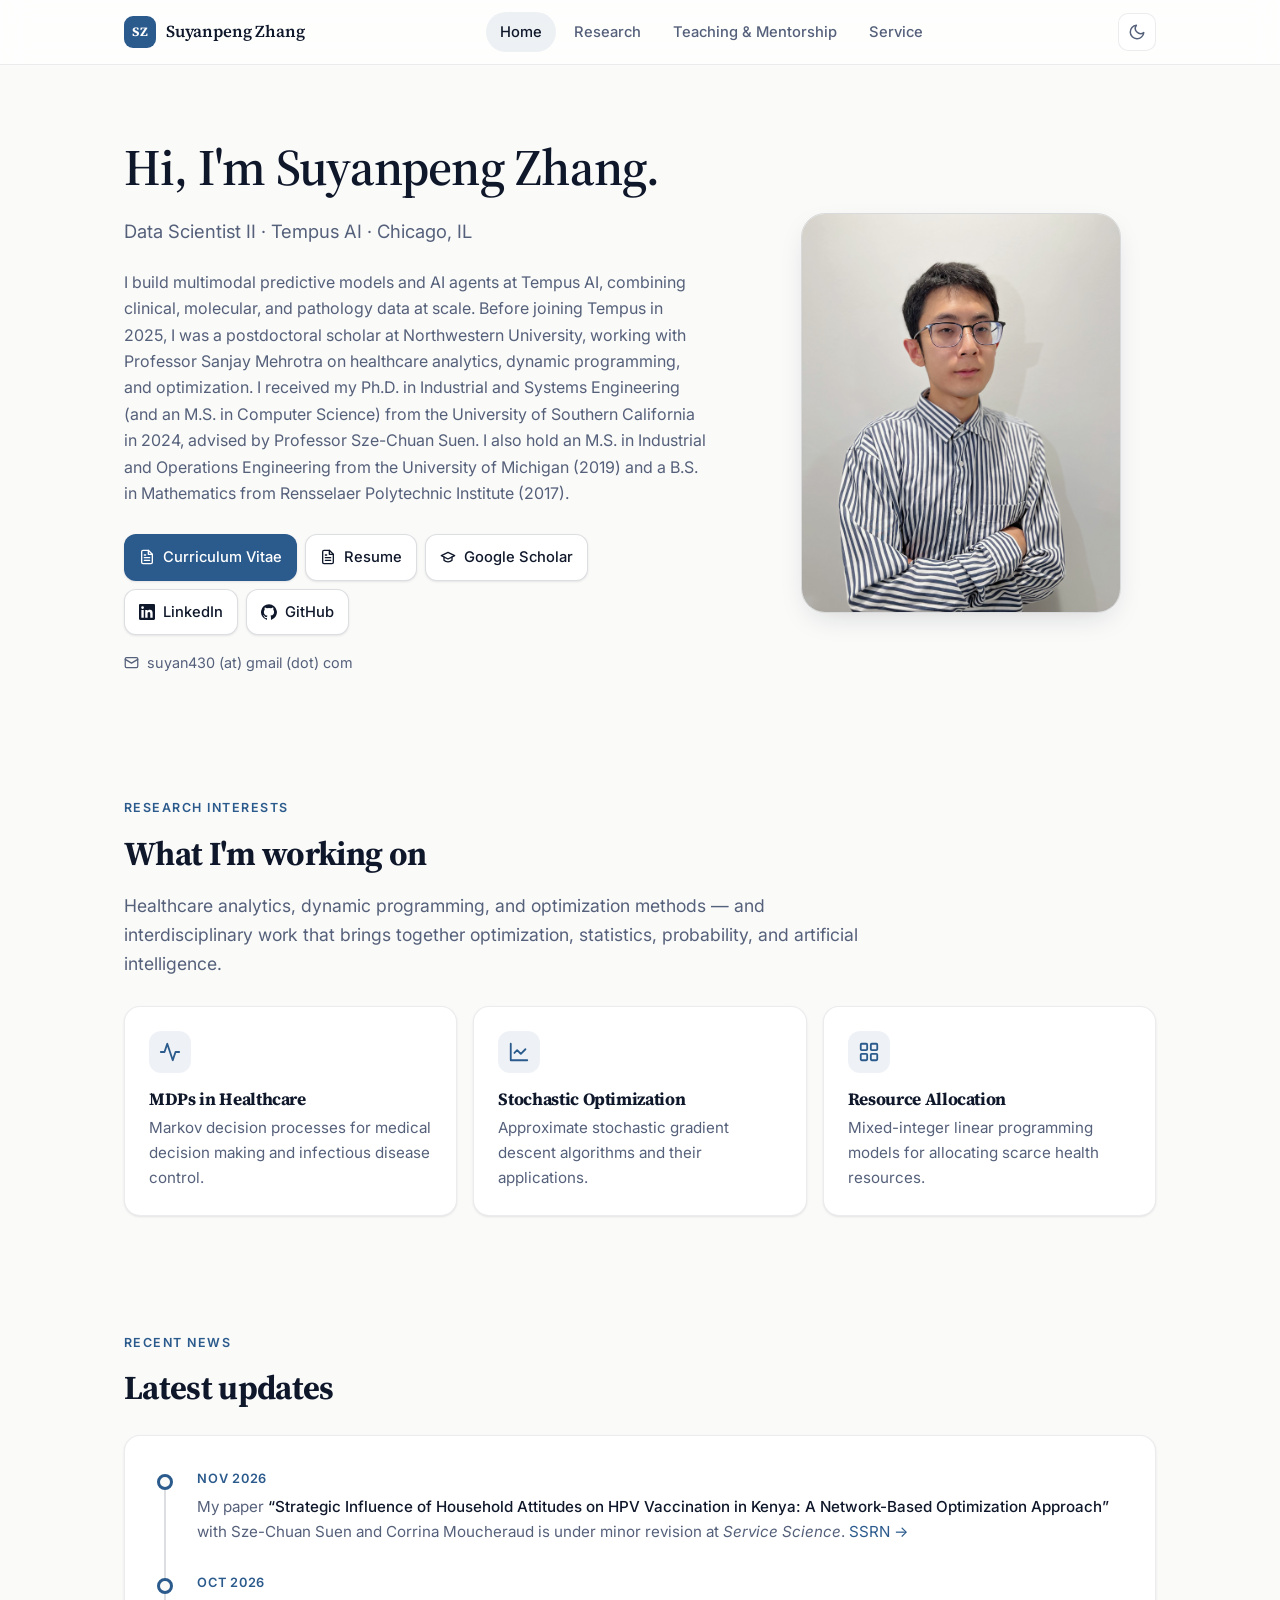
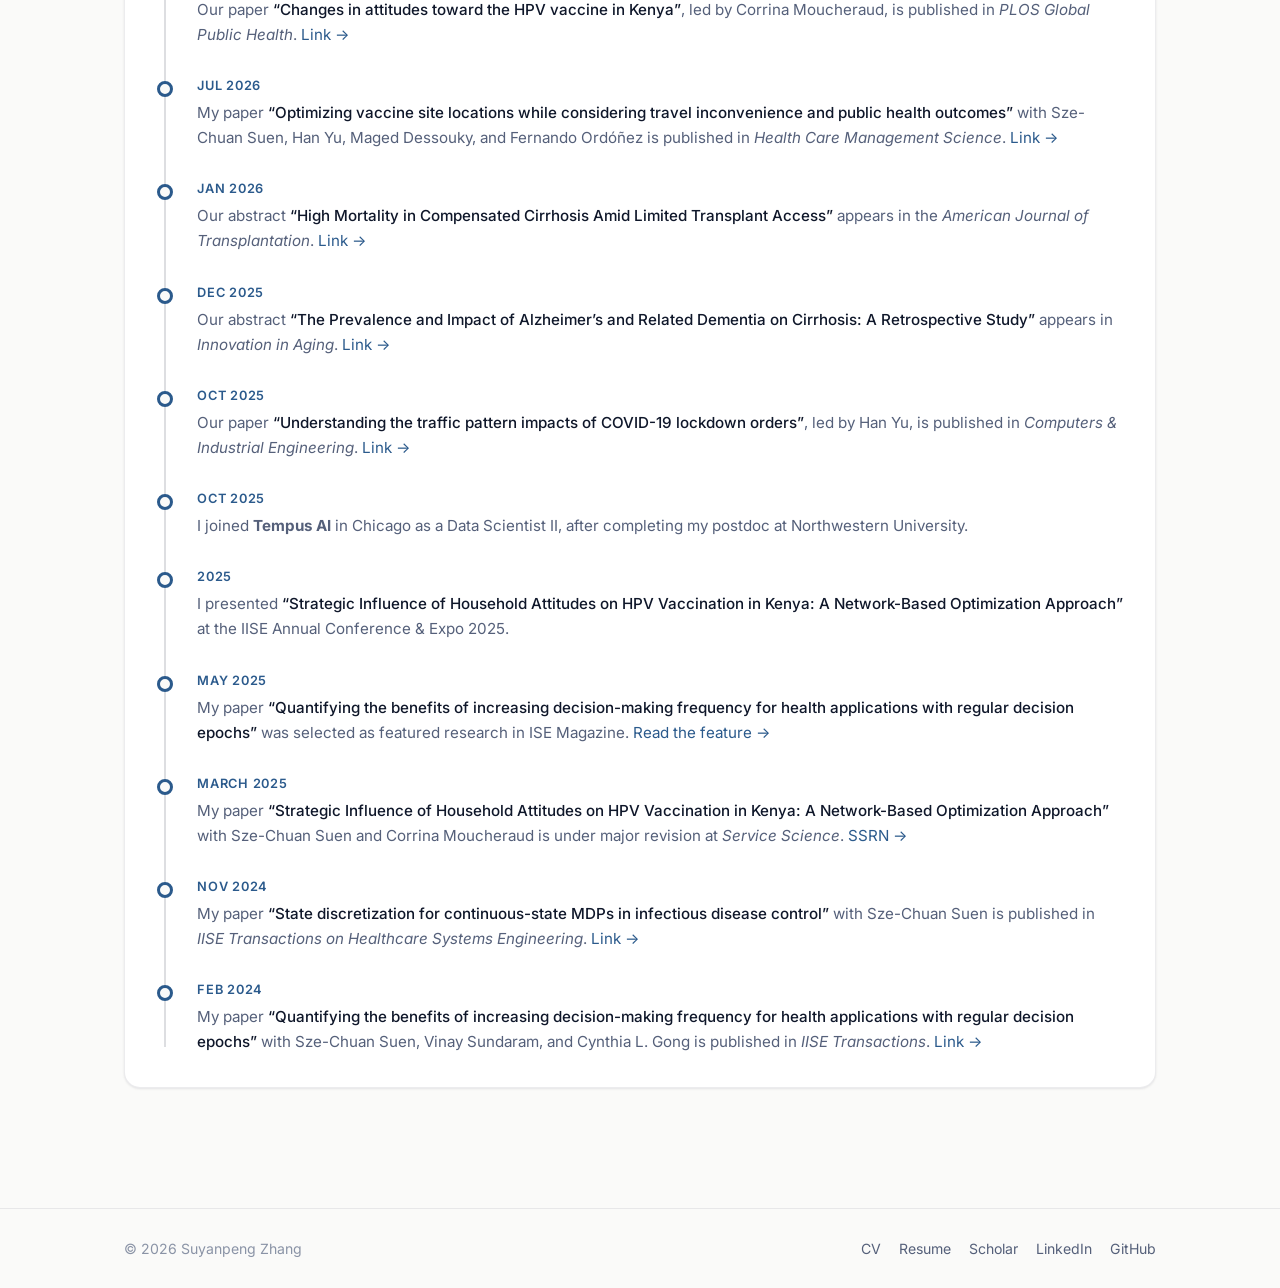
==== commit 8d07936a: "Update bio, news, publications, CV, and add resume - Home: current position at Tempus AI, new news i" ====
--- a/index.html
+++ b/index.html
@@ -4,7 +4,7 @@
   <meta charset="UTF-8" />
   <meta name="viewport" content="width=device-width, initial-scale=1" />
   <title>Suyanpeng Zhang</title>
-  <meta name="description" content="Suyanpeng Zhang — Postdoctoral scholar at Northwestern University working on healthcare analytics, dynamic programming, and optimization." />
+  <meta name="description" content="Suyanpeng Zhang — Data Scientist at Tempus AI working on multimodal machine learning, healthcare analytics, and optimization." />
   <script>(function(){var t;try{t=localStorage.getItem("theme")}catch(e){}if(!t)t=window.matchMedia("(prefers-color-scheme: dark)").matches?"dark":"light";document.documentElement.setAttribute("data-theme",t)})();</script>
   <link rel="preconnect" href="https://fonts.googleapis.com" />
   <link rel="preconnect" href="https://fonts.gstatic.com" crossorigin />
@@ -38,22 +38,28 @@
     <!-- Hero -->
     <section class="container hero">
       <div>
-        <span class="status-pill">On the 2025–2026 academic job market</span>
         <h1>Hi, I'm <span>Suyanpeng Zhang</span>.</h1>
         <p class="role">
-          Postdoctoral Scholar · Industrial Engineering &amp; Management Sciences · Northwestern University
+          Data Scientist II · Tempus AI · Chicago, IL
         </p>
         <p>
-          I work with Professor Sanjay Mehrotra on healthcare analytics, dynamic programming, and optimization.
-          I received my Ph.D. in Industrial and Systems Engineering from the University of Southern California in 2024,
-          advised by Professor Sze-Chuan Suen. I also hold an M.S. in Industrial and Operations Engineering from the
-          University of Michigan (2019) and a B.S. in Mathematics from Rensselaer Polytechnic Institute (2017).
+          I build multimodal predictive models and AI agents at Tempus AI, combining clinical, molecular, and
+          pathology data at scale. Before joining Tempus in 2025, I was a postdoctoral scholar at Northwestern
+          University, working with Professor Sanjay Mehrotra on healthcare analytics, dynamic programming, and
+          optimization. I received my Ph.D. in Industrial and Systems Engineering (and an M.S. in Computer Science)
+          from the University of Southern California in 2024, advised by Professor Sze-Chuan Suen. I also hold an
+          M.S. in Industrial and Operations Engineering from the University of Michigan (2019) and a B.S. in
+          Mathematics from Rensselaer Polytechnic Institute (2017).
         </p>
 
         <div class="links">
           <a class="btn btn-primary" href="CV_Suyanpeng.pdf" target="_blank" rel="noopener">
             <svg viewBox="0 0 24 24" fill="none" stroke="currentColor" stroke-width="2" stroke-linecap="round" stroke-linejoin="round"><path d="M14 2H6a2 2 0 0 0-2 2v16a2 2 0 0 0 2 2h12a2 2 0 0 0 2-2V8z"/><path d="M14 2v6h6M16 13H8M16 17H8M10 9H8"/></svg>
             Curriculum Vitae
+          </a>
+          <a class="btn" href="Resume_Suyanpeng.pdf" target="_blank" rel="noopener">
+            <svg viewBox="0 0 24 24" fill="none" stroke="currentColor" stroke-width="2" stroke-linecap="round" stroke-linejoin="round"><path d="M14 2H6a2 2 0 0 0-2 2v16a2 2 0 0 0 2 2h12a2 2 0 0 0 2-2V8z"/><path d="M14 2v6h6M16 13H8M16 17H8M10 9H8"/></svg>
+            Resume
           </a>
           <a class="btn" href="https://scholar.google.com/citations?user=c8Jx3mAAAAAJ&amp;hl=en&amp;oi=ao" target="_blank" rel="noopener">
             <svg viewBox="0 0 24 24" fill="none" stroke="currentColor" stroke-width="2" stroke-linecap="round" stroke-linejoin="round"><path d="M22 10 12 5 2 10l10 5 10-5z"/><path d="M6 12v5c3 3 9 3 12 0v-5"/></svg>
@@ -123,6 +129,38 @@
       <div class="card" style="margin-top: 28px; padding: 32px;">
         <ol class="timeline">
           <li>
+            <time datetime="2026-11">Nov 2026</time>
+            <p>My paper <em>“Strategic Influence of Household Attitudes on HPV Vaccination in Kenya: A Network-Based Optimization Approach”</em> with Sze-Chuan Suen and Corrina Moucheraud is under minor revision at <i>Service Science</i>. <a href="https://papers.ssrn.com/sol3/papers.cfm?abstract_id=5075293" target="_blank" rel="noopener">SSRN →</a></p>
+          </li>
+          <li>
+            <time datetime="2026-10">Oct 2026</time>
+            <p>Our paper <em>“Changes in attitudes toward the HPV vaccine in Kenya”</em>, led by Corrina Moucheraud, is published in <i>PLOS Global Public Health</i>. <a href="https://doi.org/10.1371/journal.pgph.0007508" target="_blank" rel="noopener">Link →</a></p>
+          </li>
+          <li>
+            <time datetime="2026-07">Jul 2026</time>
+            <p>My paper <em>“Optimizing vaccine site locations while considering travel inconvenience and public health outcomes”</em> with Sze-Chuan Suen, Han Yu, Maged Dessouky, and Fernando Ordóñez is published in <i>Health Care Management Science</i>. <a href="https://doi.org/10.1007/s10729-026-09778-2" target="_blank" rel="noopener">Link →</a></p>
+          </li>
+          <li>
+            <time datetime="2026-01">Jan 2026</time>
+            <p>Our abstract <em>“High Mortality in Compensated Cirrhosis Amid Limited Transplant Access”</em> appears in the <i>American Journal of Transplantation</i>. <a href="https://doi.org/10.1016/j.ajt.2025.12.112" target="_blank" rel="noopener">Link →</a></p>
+          </li>
+          <li>
+            <time datetime="2025-12">Dec 2025</time>
+            <p>Our abstract <em>“The Prevalence and Impact of Alzheimer’s and Related Dementia on Cirrhosis: A Retrospective Study”</em> appears in <i>Innovation in Aging</i>. <a href="https://doi.org/10.1093/geroni/igaf122.2534" target="_blank" rel="noopener">Link →</a></p>
+          </li>
+          <li>
+            <time datetime="2025-10">Oct 2025</time>
+            <p>Our paper <em>“Understanding the traffic pattern impacts of COVID-19 lockdown orders”</em>, led by Han Yu, is published in <i>Computers &amp; Industrial Engineering</i>. <a href="https://doi.org/10.1016/j.cie.2025.111628" target="_blank" rel="noopener">Link →</a></p>
+          </li>
+          <li>
+            <time datetime="2025-10">Oct 2025</time>
+            <p>I joined <b>Tempus AI</b> in Chicago as a Data Scientist II, after completing my postdoc at Northwestern University.</p>
+          </li>
+          <li>
+            <time datetime="2025">2025</time>
+            <p>I presented <em>“Strategic Influence of Household Attitudes on HPV Vaccination in Kenya: A Network-Based Optimization Approach”</em> at the IISE Annual Conference &amp; Expo 2025.</p>
+          </li>
+          <li>
             <time datetime="2025-05">May 2025</time>
             <p>My paper <em>“Quantifying the benefits of increasing decision-making frequency for health applications with regular decision epochs”</em> was selected as featured research in ISE Magazine. <a href="featuredISE.pdf" target="_blank" rel="noopener">Read the feature →</a></p>
           </li>
@@ -133,10 +171,6 @@
           <li>
             <time datetime="2024-11">Nov 2024</time>
             <p>My paper <em>“State discretization for continuous-state MDPs in infectious disease control”</em> with Sze-Chuan Suen is published in <i>IISE Transactions on Healthcare Systems Engineering</i>. <a href="https://www.tandfonline.com/doi/abs/10.1080/24725579.2024.2428953" target="_blank" rel="noopener">Link →</a></p>
-          </li>
-          <li>
-            <time datetime="2024-08">Aug 2024</time>
-            <p>My paper <em>“Optimizing Vaccine Site Locations While Considering Travel Inconvenience and Public Health Outcomes”</em> with Sze-Chuan Suen, Han Yu, Maged Dessouky, and Fernando Ordóñez is under major revision at <i>Health Care Management Science</i>. <a href="https://arxiv.org/abs/2403.17923" target="_blank" rel="noopener">arXiv →</a></p>
           </li>
           <li>
             <time datetime="2024-02">Feb 2024</time>
@@ -152,6 +186,7 @@
       <span>© <span id="year">2025</span> Suyanpeng Zhang</span>
       <div class="footer-links">
         <a href="CV_Suyanpeng.pdf" target="_blank" rel="noopener">CV</a>
+        <a href="Resume_Suyanpeng.pdf" target="_blank" rel="noopener">Resume</a>
         <a href="https://scholar.google.com/citations?user=c8Jx3mAAAAAJ&amp;hl=en&amp;oi=ao" target="_blank" rel="noopener">Scholar</a>
         <a href="https://www.linkedin.com/in/suyanpengzhang/" target="_blank" rel="noopener">LinkedIn</a>
         <a href="https://github.com/suyanpengzhang" target="_blank" rel="noopener">GitHub</a>
